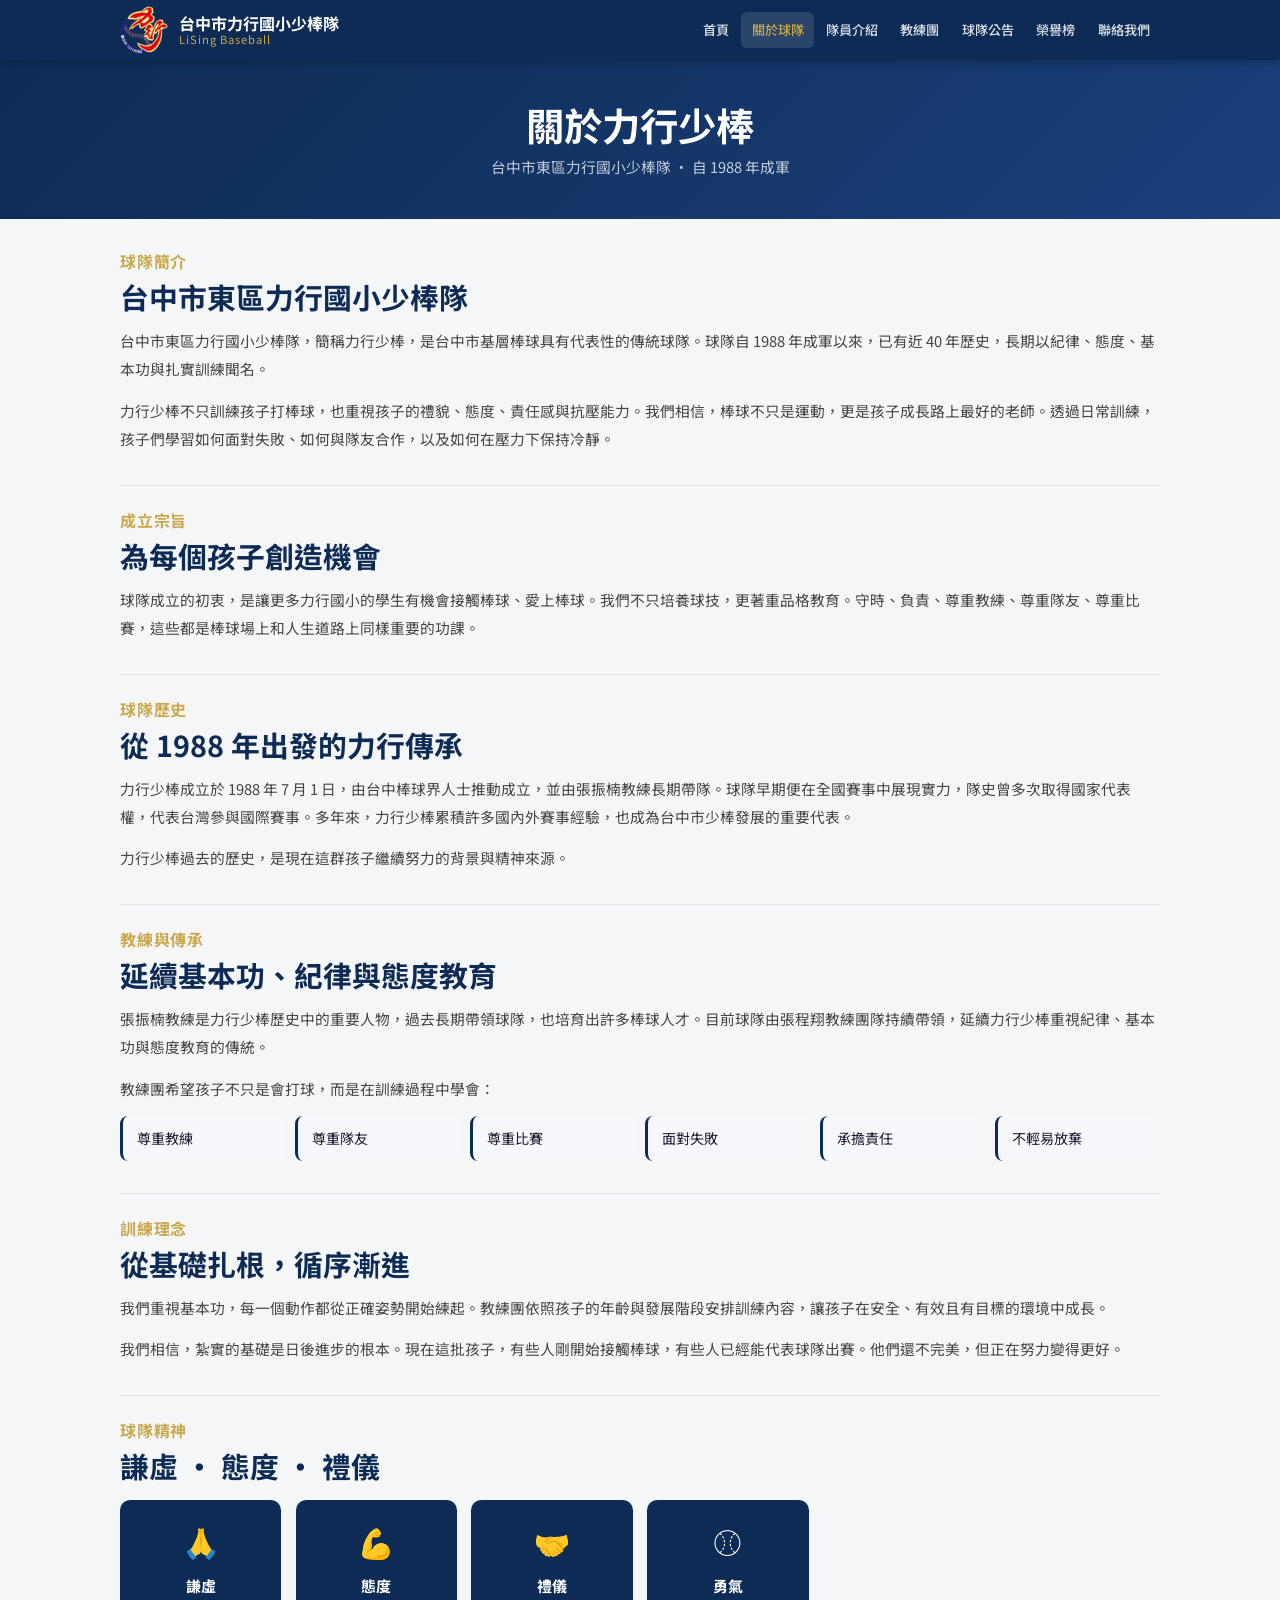
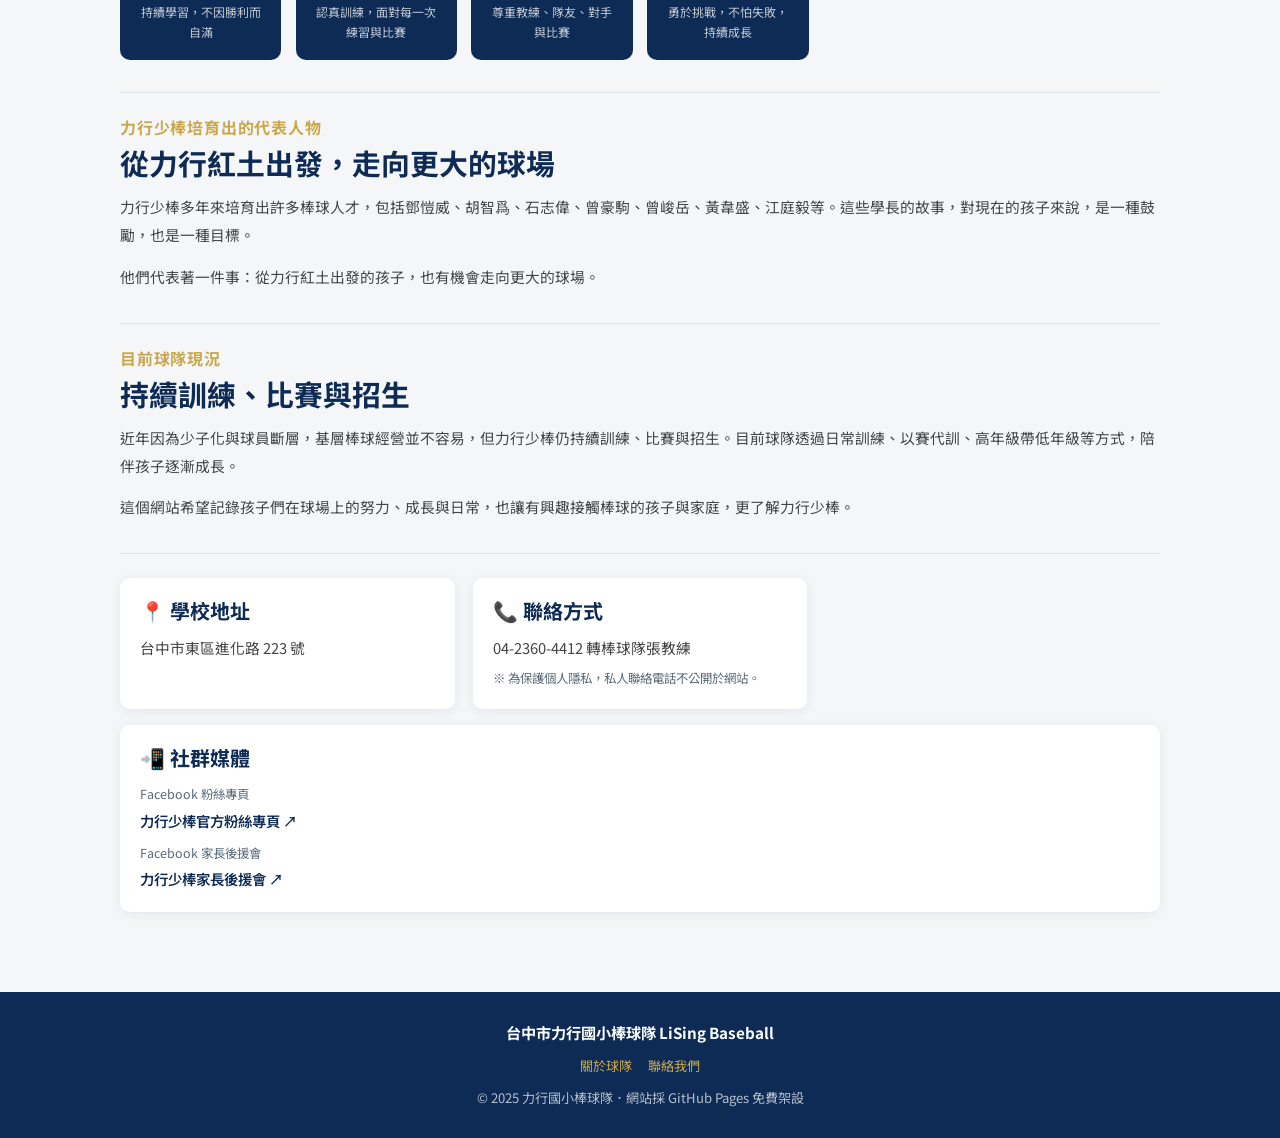
==== about.html @ 1d3d2887 "左上角名稱改為台中市力行國小少棒隊" ====
<!DOCTYPE html>
<html lang="zh-TW">
<head>
<meta charset="UTF-8">
<meta name="viewport" content="width=device-width, initial-scale=1.0">
<title>關於力行少棒 - 台中市東區力行國小少棒隊</title>
<link rel="stylesheet" href="css/style.css">
</head>
<body>
<header>
  <div class="header-inner">
    <a href="index.html" class="logo-wrap">
      <img src="assets/logo.png" alt="Logo">
      <div class="logo-text">台中市力行國小少棒隊<span>LiSing Baseball</span></div>
    </a>
    <nav>
      <a href="index.html">首頁</a><a href="about.html">關於球隊</a><a href="players.html">隊員介紹</a>
      <a href="coaches.html">教練團</a><a href="news.html">球隊公告</a>
      <a href="honors.html">榮譽榜</a><a href="contact.html">聯絡我們</a>
    </nav>
    <button class="hamburger" id="hamburger"><span></span><span></span><span></span></button>
  </div>
  <nav class="mobile-nav" id="mobile-nav">
    <a href="index.html">首頁</a><a href="about.html">關於球隊</a><a href="players.html">隊員介紹</a>
    <a href="coaches.html">教練團</a><a href="news.html">球隊公告</a>
    <a href="honors.html">榮譽榜</a><a href="contact.html">聯絡我們</a>
  </nav>
</header>

<div class="page-hero">
  <h1>關於力行少棒</h1>
  <p>台中市東區力行國小少棒隊 · 自 1988 年成軍</p>
</div>

<main>

  <!-- 球隊簡介 -->
  <div class="about-section">
    <h3>球隊簡介</h3>
    <h2>台中市東區力行國小少棒隊</h2>
    <p>台中市東區力行國小少棒隊，簡稱力行少棒，是台中市基層棒球具有代表性的傳統球隊。球隊自 1988 年成軍以來，已有近 40 年歷史，長期以紀律、態度、基本功與扎實訓練聞名。</p>
    <p style="margin-top:0.85rem;">力行少棒不只訓練孩子打棒球，也重視孩子的禮貌、態度、責任感與抗壓能力。我們相信，棒球不只是運動，更是孩子成長路上最好的老師。透過日常訓練，孩子們學習如何面對失敗、如何與隊友合作，以及如何在壓力下保持冷靜。</p>
  </div>

  <hr class="divider">

  <!-- 成立宗旨 -->
  <div class="about-section">
    <h3>成立宗旨</h3>
    <h2>為每個孩子創造機會</h2>
    <p>球隊成立的初衷，是讓更多力行國小的學生有機會接觸棒球、愛上棒球。我們不只培養球技，更著重品格教育。守時、負責、尊重教練、尊重隊友、尊重比賽，這些都是棒球場上和人生道路上同樣重要的功課。</p>
  </div>

  <hr class="divider">

  <!-- 球隊歷史 -->
  <div class="about-section">
    <h3>球隊歷史</h3>
    <h2>從 1988 年出發的力行傳承</h2>
    <p>力行少棒成立於 1988 年 7 月 1 日，由台中棒球界人士推動成立，並由張振楠教練長期帶隊。球隊早期便在全國賽事中展現實力，隊史曾多次取得國家代表權，代表台灣參與國際賽事。多年來，力行少棒累積許多國內外賽事經驗，也成為台中市少棒發展的重要代表。</p>
    <p style="margin-top:0.85rem;">力行少棒過去的歷史，是現在這群孩子繼續努力的背景與精神來源。</p>
  </div>

  <hr class="divider">

  <!-- 教練與傳承 -->
  <div class="about-section">
    <h3>教練與傳承</h3>
    <h2>延續基本功、紀律與態度教育</h2>
    <p>張振楠教練是力行少棒歷史中的重要人物，過去長期帶領球隊，也培育出許多棒球人才。目前球隊由張程翔教練團隊持續帶領，延續力行少棒重視紀律、基本功與態度教育的傳統。</p>
    <p style="margin-top:0.85rem;">教練團希望孩子不只是會打球，而是在訓練過程中學會：</p>
    <div style="display:grid;grid-template-columns:repeat(auto-fill,minmax(140px,1fr));gap:0.65rem;margin-top:0.85rem;">
      <div style="background:#f5f7fb;border-radius:8px;padding:0.65rem 0.85rem;font-size:0.88rem;border-left:3px solid var(--navy);">尊重教練</div>
      <div style="background:#f5f7fb;border-radius:8px;padding:0.65rem 0.85rem;font-size:0.88rem;border-left:3px solid var(--navy);">尊重隊友</div>
      <div style="background:#f5f7fb;border-radius:8px;padding:0.65rem 0.85rem;font-size:0.88rem;border-left:3px solid var(--navy);">尊重比賽</div>
      <div style="background:#f5f7fb;border-radius:8px;padding:0.65rem 0.85rem;font-size:0.88rem;border-left:3px solid var(--navy);">面對失敗</div>
      <div style="background:#f5f7fb;border-radius:8px;padding:0.65rem 0.85rem;font-size:0.88rem;border-left:3px solid var(--navy);">承擔責任</div>
      <div style="background:#f5f7fb;border-radius:8px;padding:0.65rem 0.85rem;font-size:0.88rem;border-left:3px solid var(--navy);">不輕易放棄</div>
    </div>
  </div>

  <hr class="divider">

  <!-- 訓練理念 -->
  <div class="about-section">
    <h3>訓練理念</h3>
    <h2>從基礎扎根，循序漸進</h2>
    <p>我們重視基本功，每一個動作都從正確姿勢開始練起。教練團依照孩子的年齡與發展階段安排訓練內容，讓孩子在安全、有效且有目標的環境中成長。</p>
    <p style="margin-top:0.85rem;">我們相信，紮實的基礎是日後進步的根本。現在這批孩子，有些人剛開始接觸棒球，有些人已經能代表球隊出賽。他們還不完美，但正在努力變得更好。</p>
  </div>

  <hr class="divider">

  <!-- 球隊精神 -->
  <div class="about-section">
    <h3>球隊精神</h3>
    <h2>謙虛 · 態度 · 禮儀</h2>
    <div class="spirit-grid">
      <div class="spirit-item">
        <div class="spirit-icon">🙏</div>
        <div class="spirit-label">謙虛</div>
        <div class="spirit-desc">持續學習，不因勝利而自滿</div>
      </div>
      <div class="spirit-item">
        <div class="spirit-icon">💪</div>
        <div class="spirit-label">態度</div>
        <div class="spirit-desc">認真訓練，面對每一次練習與比賽</div>
      </div>
      <div class="spirit-item">
        <div class="spirit-icon">🤝</div>
        <div class="spirit-label">禮儀</div>
        <div class="spirit-desc">尊重教練、隊友、對手與比賽</div>
      </div>
      <div class="spirit-item">
        <div class="spirit-icon">⚾</div>
        <div class="spirit-label">勇氣</div>
        <div class="spirit-desc">勇於挑戰，不怕失敗，持續成長</div>
      </div>
    </div>
  </div>

  <hr class="divider">

  <!-- 代表人物 -->
  <div class="about-section">
    <h3>力行少棒培育出的代表人物</h3>
    <h2>從力行紅土出發，走向更大的球場</h2>
    <p>力行少棒多年來培育出許多棒球人才，包括鄧愷威、胡智爲、石志偉、曾豪駒、曾峻岳、黃韋盛、江庭毅等。這些學長的故事，對現在的孩子來說，是一種鼓勵，也是一種目標。</p>
    <p style="margin-top:0.85rem;">他們代表著一件事：從力行紅土出發的孩子，也有機會走向更大的球場。</p>
  </div>

  <hr class="divider">

  <!-- 目前現況 -->
  <div class="about-section">
    <h3>目前球隊現況</h3>
    <h2>持續訓練、比賽與招生</h2>
    <p>近年因為少子化與球員斷層，基層棒球經營並不容易，但力行少棒仍持續訓練、比賽與招生。目前球隊透過日常訓練、以賽代訓、高年級帶低年級等方式，陪伴孩子逐漸成長。</p>
    <p style="margin-top:0.85rem;">這個網站希望記錄孩子們在球場上的努力、成長與日常，也讓有興趣接觸棒球的孩子與家庭，更了解力行少棒。</p>
  </div>

  <hr class="divider">

  <!-- 地址與聯絡 -->
  <div class="grid-2">
    <div class="card">
      <h3 style="color:var(--navy);margin-bottom:0.75rem;">📍 學校地址</h3>
      <p style="font-size:0.92rem;color:#444;">台中市東區進化路 223 號</p>
    </div>
    <div class="card">
      <h3 style="color:var(--navy);margin-bottom:0.75rem;">📞 聯絡方式</h3>
      <p style="font-size:0.92rem;color:#444;">04-2360-4412 轉棒球隊張教練</p>
      <p style="font-size:0.78rem;color:var(--text-muted);margin-top:0.5rem;">※ 為保護個人隱私，私人聯絡電話不公開於網站。</p>
    </div>
  </div>

  <!-- 社群媒體 -->
  <div class="card mt-2">
    <h3 style="color:var(--navy);margin-bottom:0.85rem;">📲 社群媒體</h3>
    <div style="display:flex;flex-direction:column;gap:0.6rem;">
      <div>
        <div style="font-size:0.78rem;color:var(--text-muted);margin-bottom:0.15rem;">Facebook 粉絲專頁</div>
        <a href="https://www.facebook.com/profile.php?id=100057147982674" target="_blank" rel="noopener" style="color:var(--navy);font-size:0.9rem;font-weight:600;">力行少棒官方粉絲專頁 ↗</a>
      </div>
      <div>
        <div style="font-size:0.78rem;color:var(--text-muted);margin-bottom:0.15rem;">Facebook 家長後援會</div>
        <a href="https://www.facebook.com/profile.php?id=61560691028155" target="_blank" rel="noopener" style="color:var(--navy);font-size:0.9rem;font-weight:600;">力行少棒家長後援會 ↗</a>
      </div>
    </div>
  </div>

</main>

<footer>
  <div class="footer-name">台中市力行國小棒球隊 LiSing Baseball</div>
  <div class="footer-links"><a href="about.html">關於球隊</a><a href="contact.html">聯絡我們</a></div>
  <div>© 2025 力行國小棒球隊．網站採 GitHub Pages 免費架設</div>
</footer>
<script src="js/config.js"></script>
<script src="js/main.js"></script>
</body>
</html>
---- css/style.css ----
/* =============================================
   台中市力行國小棒球隊 - LiSing Baseball
   Style: Clean, Official, Mobile-First
   ============================================= */

@import url('https://fonts.googleapis.com/css2?family=Noto+Sans+TC:wght@400;500;700;900&family=Oswald:wght@400;600;700&display=swap');

:root {
  --navy: #0d2b54;
  --navy-light: #1a3f7a;
  --gold: #c9a84c;
  --gold-light: #e8c97a;
  --red: #c0392b;
  --white: #ffffff;
  --bg: #f5f6f8;
  --bg-card: #ffffff;
  --text: #1a1a2e;
  --text-muted: #5a6a7a;
  --border: #dde3ec;
  --shadow: 0 2px 12px rgba(13,43,84,0.08);
  --shadow-hover: 0 6px 24px rgba(13,43,84,0.15);
  --radius: 10px;
  --radius-sm: 6px;
  --transition: 0.22s ease;
}

*, *::before, *::after { box-sizing: border-box; margin: 0; padding: 0; }

html { scroll-behavior: smooth; }

body {
  font-family: 'Noto Sans TC', sans-serif;
  background: var(--bg);
  color: var(--text);
  line-height: 1.7;
  font-size: 15px;
}

/* ---- TYPOGRAPHY ---- */
h1, h2, h3 { line-height: 1.25; font-weight: 700; }
h1 { font-size: clamp(1.6rem, 4vw, 2.4rem); }
h2 { font-size: clamp(1.3rem, 3vw, 1.8rem); }
h3 { font-size: clamp(1.05rem, 2vw, 1.25rem); }
a { color: var(--navy); text-decoration: none; transition: color var(--transition); }
a:hover { color: var(--gold); }

/* ---- HEADER / NAV ---- */
header {
  background: var(--navy);
  position: sticky; top: 0; z-index: 100;
  box-shadow: 0 2px 8px rgba(0,0,0,0.25);
}

.header-inner {
  max-width: 1080px; margin: 0 auto;
  display: flex; align-items: center; justify-content: space-between;
  padding: 0 1.25rem; height: 60px;
}

.logo-wrap { display: flex; align-items: center; gap: 0.7rem; }
.logo-wrap img { width: 48px; height: 48px; border-radius: 50%; object-fit: cover; }
.logo-text { color: var(--white); font-weight: 700; font-size: 1rem; line-height: 1.2; }
.logo-text span { display: block; color: var(--gold); font-size: 0.7rem; font-weight: 400; letter-spacing: 0.08em; }

nav { display: flex; align-items: center; gap: 0.1rem; }
nav a {
  color: rgba(255,255,255,0.85);
  padding: 0.4rem 0.65rem;
  border-radius: var(--radius-sm);
  font-size: 0.82rem; font-weight: 500;
  transition: all var(--transition);
  white-space: nowrap;
}
nav a:hover, nav a.active {
  color: var(--white);
  background: rgba(255,255,255,0.12);
}
nav a.active { color: var(--gold); }

.hamburger {
  display: none; flex-direction: column; gap: 5px;
  background: none; border: none; cursor: pointer; padding: 4px;
}
.hamburger span { display: block; width: 24px; height: 2px; background: white; border-radius: 2px; transition: var(--transition); }

.mobile-nav {
  display: none; flex-direction: column;
  background: var(--navy-light);
  padding: 0.5rem 1rem 1rem;
}
.mobile-nav.open { display: flex; }
.mobile-nav a {
  color: rgba(255,255,255,0.9);
  padding: 0.65rem 0.5rem;
  border-bottom: 1px solid rgba(255,255,255,0.07);
  font-size: 0.92rem;
}
.mobile-nav a:last-child { border-bottom: none; }
.mobile-nav a:hover { color: var(--gold); }

/* ---- PAGE HERO ---- */
.page-hero {
  background: linear-gradient(135deg, var(--navy) 0%, var(--navy-light) 100%);
  color: white; padding: 2.5rem 1.25rem;
  text-align: center;
}
.page-hero h1 { margin-bottom: 0.4rem; }
.page-hero p { color: rgba(255,255,255,0.75); font-size: 0.92rem; }

/* ---- HERO (index) ---- */
.hero {
  background: linear-gradient(rgba(10,35,75,0.75), rgba(10,35,75,0.75)), url('../assets/home-bg.jpg') center/cover no-repeat;
  color: white;
  padding: 3.5rem 1.25rem 3rem;
  text-align: center;
  position: relative; overflow: hidden;
}
.hero::before {
  content: '⚾';
  position: absolute; font-size: 18rem; opacity: 0.03;
  right: -2rem; bottom: -3rem; line-height: 1;
  pointer-events: none;
}
.hero h1 { font-size: clamp(1.6rem, 5vw, 2.8rem); margin-bottom: 0.75rem; letter-spacing: -0.01em; }
.hero .tagline { font-size: clamp(0.95rem, 2.5vw, 1.15rem); color: var(--gold-light); margin-bottom: 1rem; font-weight: 500; }
.hero .sub { color: rgba(255,255,255,0.7); font-size: 0.9rem; max-width: 560px; margin: 0 auto 2rem; line-height: 1.8; }

.hero-btns { display: flex; flex-wrap: wrap; gap: 0.75rem; justify-content: center; }

/* ---- BUTTONS ---- */
.btn {
  display: inline-block;
  padding: 0.6rem 1.4rem;
  border-radius: var(--radius-sm);
  font-size: 0.88rem; font-weight: 600;
  transition: all var(--transition);
  cursor: pointer; border: 2px solid transparent;
}
.btn-primary { background: var(--gold); color: var(--navy); border-color: var(--gold); }
.btn-primary:hover { background: var(--gold-light); color: var(--navy); border-color: var(--gold-light); transform: translateY(-1px); }
.btn-outline { background: transparent; color: white; border-color: rgba(255,255,255,0.5); }
.btn-outline:hover { background: rgba(255,255,255,0.1); border-color: white; }
.btn-navy { background: var(--navy); color: white; border-color: var(--navy); }
.btn-navy:hover { background: var(--navy-light); border-color: var(--navy-light); transform: translateY(-1px); }

/* ---- MAIN LAYOUT ---- */
main { max-width: 1080px; margin: 0 auto; padding: 2rem 1.25rem 3rem; }

/* ---- SECTION TITLE ---- */
.section-title {
  display: flex; align-items: center; gap: 0.75rem;
  margin-bottom: 1.25rem;
}
.section-title h2 { color: var(--navy); }
.section-title-bar { flex: 1; height: 2px; background: var(--border); }
.section-title-dot { width: 8px; height: 8px; border-radius: 50%; background: var(--gold); flex-shrink: 0; }

/* ---- CARDS ---- */
.card {
  background: var(--bg-card);
  border-radius: var(--radius);
  box-shadow: var(--shadow);
  padding: 1.25rem;
  transition: box-shadow var(--transition), transform var(--transition);
}
.card:hover { box-shadow: var(--shadow-hover); transform: translateY(-2px); }

/* ---- GRID ---- */
.grid-2 { display: grid; grid-template-columns: repeat(auto-fill, minmax(280px, 1fr)); gap: 1.1rem; }
.grid-3 { display: grid; grid-template-columns: repeat(auto-fill, minmax(220px, 1fr)); gap: 1.1rem; }
.grid-4 { display: grid; grid-template-columns: repeat(auto-fill, minmax(180px, 1fr)); gap: 1rem; }

/* ---- BADGE ---- */
.badge {
  display: inline-block; padding: 0.2rem 0.6rem;
  border-radius: 20px; font-size: 0.72rem; font-weight: 600; letter-spacing: 0.04em;
}
.badge-navy { background: var(--navy); color: white; }
.badge-gold { background: var(--gold); color: var(--navy); }
.badge-red { background: var(--red); color: white; }
.badge-gray { background: #eef0f4; color: var(--text-muted); }
.badge-pinned { background: var(--red); color: white; }

/* ---- TABLE ---- */
.table-wrap { overflow-x: auto; border-radius: var(--radius); box-shadow: var(--shadow); }
table { width: 100%; border-collapse: collapse; background: white; font-size: 0.88rem; }
th { background: var(--navy); color: white; padding: 0.7rem 1rem; text-align: left; font-weight: 600; font-size: 0.82rem; }
td { padding: 0.65rem 1rem; border-bottom: 1px solid var(--border); vertical-align: top; }
tr:last-child td { border-bottom: none; }
tr:hover td { background: #f8faff; }

/* ---- HOME SECTIONS ---- */
.home-grid { display: grid; grid-template-columns: 1fr; gap: 1.5rem; }
@media (min-width: 700px) { .home-grid { grid-template-columns: 1fr 1fr; } }

.news-item { padding: 0.8rem 0; border-bottom: 1px solid var(--border); }
.news-item:last-child { border-bottom: none; padding-bottom: 0; }
.news-item-date { font-size: 0.78rem; color: var(--text-muted); }
.news-item-title { font-weight: 600; color: var(--navy); margin: 0.15rem 0 0; font-size: 0.9rem; }
.news-item-title:hover { color: var(--gold); }

.calendar-item { display: flex; gap: 0.85rem; padding: 0.75rem 0; border-bottom: 1px solid var(--border); align-items: flex-start; }
.calendar-item:last-child { border-bottom: none; padding-bottom: 0; }
.cal-date-box { background: var(--navy); color: white; border-radius: var(--radius-sm); text-align: center; min-width: 48px; padding: 0.35rem 0.5rem; flex-shrink: 0; }
.cal-date-box .cal-month { font-size: 0.62rem; opacity: 0.8; }
.cal-date-box .cal-day { font-size: 1.3rem; font-weight: 700; line-height: 1; font-family: 'Oswald', sans-serif; }
.cal-info .cal-title { font-weight: 600; color: var(--navy); font-size: 0.9rem; }
.cal-info .cal-loc { font-size: 0.78rem; color: var(--text-muted); margin-top: 0.1rem; }

/* ---- PLAYER CARD ---- */
.player-card { text-align: center; }
.player-avatar {
  width: 90px; height: 90px; border-radius: 50%;
  margin: 0 auto 0.75rem;
  object-fit: cover;
  border: 3px solid var(--border);
  background: #eef2f8;
  display: flex; align-items: center; justify-content: center;
  font-size: 1.6rem; font-weight: 700; color: var(--navy);
  overflow: hidden;
}
.player-avatar img { width: 100%; height: 100%; object-fit: cover; border-radius: 50%; }
.player-number { display: inline-block; background: var(--navy); color: var(--gold); font-family: 'Oswald', sans-serif; font-size: 1.1rem; font-weight: 700; padding: 0.1rem 0.6rem; border-radius: 4px; margin-bottom: 0.4rem; }
.player-name { font-weight: 700; font-size: 1rem; color: var(--navy); }
.player-grade { font-size: 0.78rem; color: var(--text-muted); margin-top: 0.1rem; }

/* ---- COACH CARD ---- */
.coach-card { display: flex; flex-direction: column; gap: 1rem; align-items: flex-start; }
.coach-avatar {
  width: 100%; height: auto; border-radius: var(--radius-sm);
  object-fit: contain; flex-shrink: 0;
  background: #eef2f8; border: 2px solid var(--border);
  display: flex; align-items: center; justify-content: center;
  font-size: 1.4rem; color: var(--navy); font-weight: 700;
  overflow: hidden;
}
.coach-avatar img { width: 100%; height: auto; display: block; object-fit: unset; }
.coach-info .coach-name { font-weight: 700; color: var(--navy); font-size: 1rem; }
.coach-info .coach-title { color: var(--gold); font-weight: 600; font-size: 0.82rem; }
.coach-info .coach-license { font-size: 0.78rem; color: var(--text-muted); margin: 0.25rem 0; }
.coach-info .coach-intro { font-size: 0.85rem; color: #4b5563; line-height: 1.9; letter-spacing: 0.02em; white-space: pre-line; }

/* ---- HONOR ---- */
.honor-year-group { margin-bottom: 1.5rem; }
.honor-year-label { font-family: 'Oswald', sans-serif; font-size: 1.4rem; font-weight: 700; color: var(--navy); border-left: 4px solid var(--gold); padding-left: 0.75rem; margin-bottom: 0.75rem; }
.honor-item { padding: 0.6rem 0.75rem; border-bottom: 1px solid var(--border); }
.honor-item:last-child { border-bottom: none; }
.honor-event { font-weight: 600; color: var(--text); }
.honor-result { font-weight: 700; color: var(--red); font-size: 0.95rem; }
.honor-note { font-size: 0.78rem; color: var(--text-muted); }

/* ---- SPONSOR ---- */
.sponsor-card { text-align: center; }
.sponsor-logo { width: 80px; height: 80px; object-fit: contain; margin: 0 auto 0.75rem; display: block; }
.sponsor-logo-text { width: 80px; height: 80px; border-radius: var(--radius-sm); background: var(--navy); color: white; display: flex; align-items: center; justify-content: center; font-weight: 700; font-size: 1.5rem; margin: 0 auto 0.75rem; }
.sponsor-name { font-weight: 700; color: var(--navy); }
.sponsor-item { font-size: 0.82rem; color: var(--text-muted); }

/* ---- NEWS PAGE ---- */
.news-card { }
.news-card-header { display: flex; align-items: flex-start; gap: 0.75rem; margin-bottom: 0.6rem; flex-wrap: wrap; }
.news-card-date { font-size: 0.78rem; color: var(--text-muted); }
.news-card-title { font-weight: 700; font-size: 1rem; color: var(--navy); margin-bottom: 0.4rem; }
.news-card-content { font-size: 0.88rem; color: #444; line-height: 1.75; white-space: pre-wrap; }

/* ---- CONTACT ---- */
.contact-block { background: white; border-radius: var(--radius); box-shadow: var(--shadow); padding: 1.5rem; margin-bottom: 1.1rem; }
.contact-block h3 { color: var(--navy); margin-bottom: 0.75rem; display: flex; align-items: center; gap: 0.5rem; }
.contact-icon { width: 24px; height: 24px; background: var(--navy); border-radius: 50%; display: inline-flex; align-items: center; justify-content: center; color: white; font-size: 0.7rem; flex-shrink: 0; }
.contact-row { padding: 0.5rem 0; border-bottom: 1px solid var(--border); font-size: 0.9rem; }
.contact-row:last-child { border-bottom: none; }
.contact-label { font-weight: 600; color: var(--text-muted); font-size: 0.78rem; margin-bottom: 0.1rem; }
.contact-val { color: var(--text); }

/* ---- ABOUT ---- */
.about-section { margin-bottom: 2rem; }
.about-section h3 { color: var(--gold); margin-bottom: 0.5rem; font-size: 1rem; text-transform: uppercase; letter-spacing: 0.05em; }
.about-section h2 { color: var(--navy); margin-bottom: 0.75rem; }
.about-section p { color: #444; line-height: 1.9; font-size: 0.92rem; }

.spirit-grid { display: grid; grid-template-columns: repeat(auto-fill, minmax(160px, 1fr)); gap: 0.9rem; margin-top: 1rem; }
.spirit-item { background: var(--navy); color: white; border-radius: var(--radius); padding: 1.1rem; text-align: center; }
.spirit-item .spirit-icon { font-size: 1.8rem; margin-bottom: 0.4rem; }
.spirit-item .spirit-label { font-weight: 700; }
.spirit-item .spirit-desc { font-size: 0.75rem; opacity: 0.75; margin-top: 0.2rem; }

/* ---- FOOTER ---- */
footer {
  background: var(--navy);
  color: rgba(255,255,255,0.7);
  padding: 1.75rem 1.25rem;
  text-align: center;
  font-size: 0.82rem;
  margin-top: 2rem;
}
footer .footer-name { color: white; font-weight: 700; margin-bottom: 0.3rem; font-size: 0.95rem; }
footer a { color: var(--gold); }
footer .footer-links { display: flex; gap: 1rem; justify-content: center; flex-wrap: wrap; margin: 0.6rem 0; }

/* ---- LOADING / EMPTY ---- */
.loading-box, .empty-box {
  text-align: center; padding: 2.5rem 1rem;
  color: var(--text-muted); font-size: 0.92rem;
}
.loading-box .spinner {
  width: 32px; height: 32px;
  border: 3px solid var(--border); border-top-color: var(--navy);
  border-radius: 50%; animation: spin 0.8s linear infinite;
  margin: 0 auto 0.75rem;
}
@keyframes spin { to { transform: rotate(360deg); } }

/* ---- UTILITY ---- */
.mt-1 { margin-top: 0.5rem; }
.mt-2 { margin-top: 1rem; }
.mt-3 { margin-top: 1.5rem; }
.mb-2 { margin-bottom: 1rem; }
.text-muted { color: var(--text-muted); }
.text-center { text-align: center; }
.divider { border: none; border-top: 1px solid var(--border); margin: 1.5rem 0; }

/* ---- RESPONSIVE ---- */
@media (max-width: 700px) {
  nav { display: none; }
  .hamburger { display: flex; }
  .hero { padding: 2.5rem 1rem 2rem; }
  main { padding: 1.5rem 1rem 2.5rem; }
  .coach-card { flex-direction: column; }
  table { font-size: 0.82rem; }
  th, td { padding: 0.55rem 0.65rem; }
}

@media (min-width: 701px) {
  .home-grid { grid-template-columns: 1fr 1fr; }
}
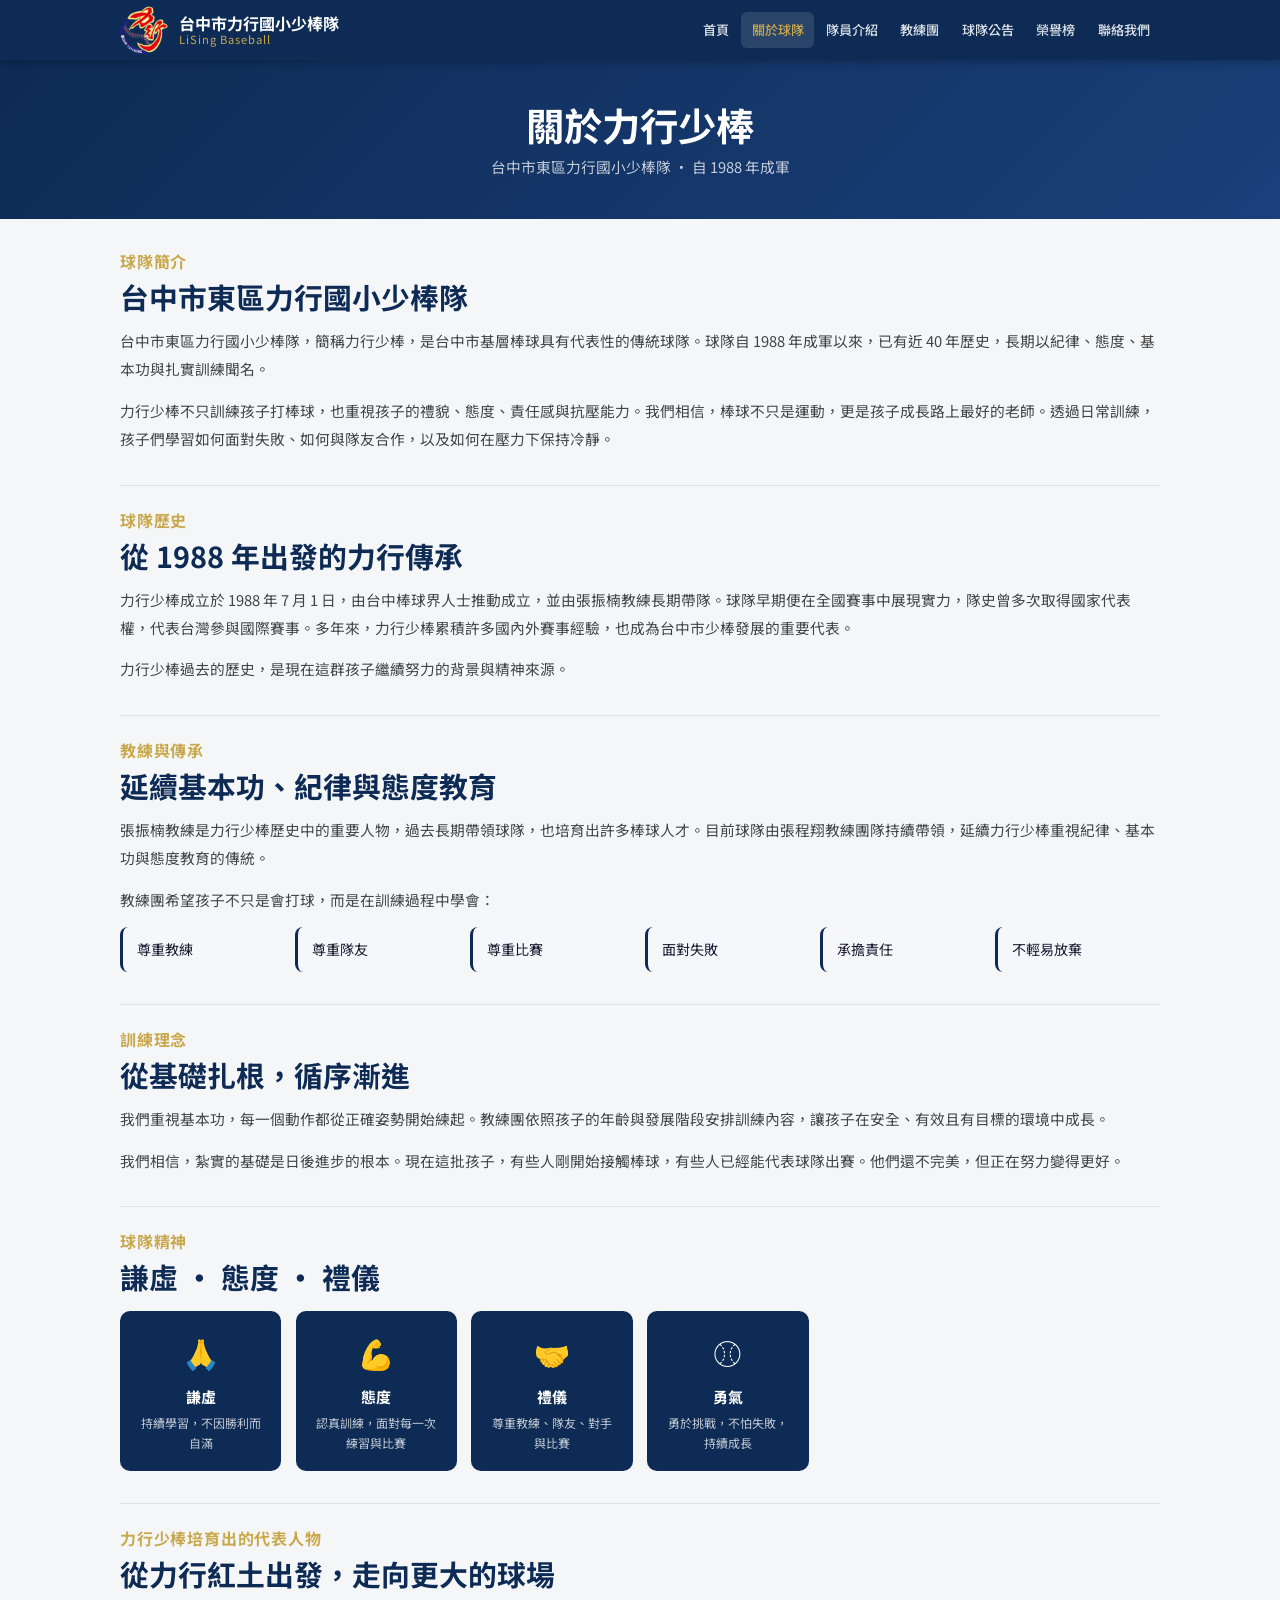
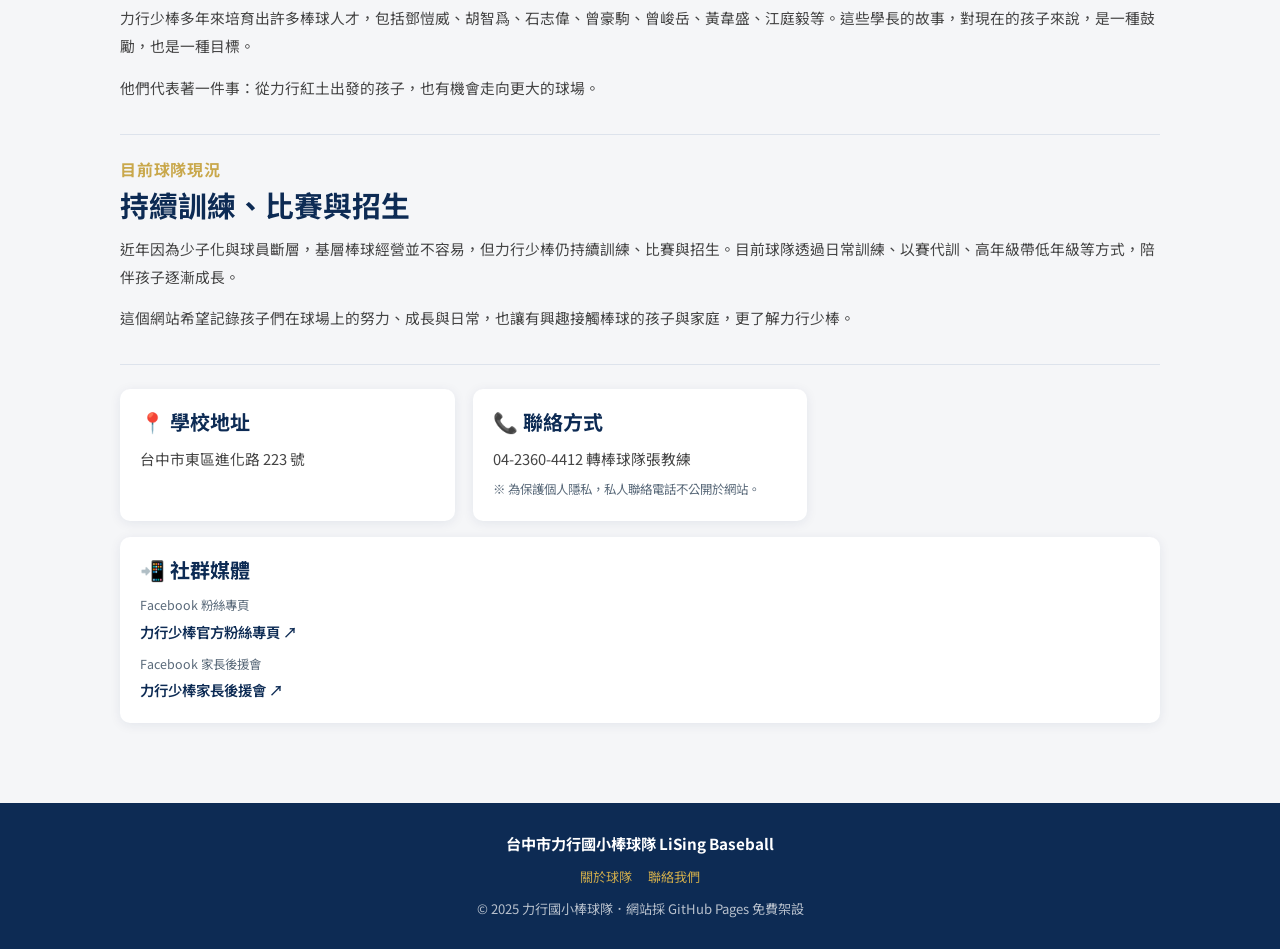
==== commit a758bd42: "移除關於頁面成立宗旨區塊" ====
--- a/about.html
+++ b/about.html
@@ -40,15 +40,6 @@
     <h2>台中市東區力行國小少棒隊</h2>
     <p>台中市東區力行國小少棒隊，簡稱力行少棒，是台中市基層棒球具有代表性的傳統球隊。球隊自 1988 年成軍以來，已有近 40 年歷史，長期以紀律、態度、基本功與扎實訓練聞名。</p>
     <p style="margin-top:0.85rem;">力行少棒不只訓練孩子打棒球，也重視孩子的禮貌、態度、責任感與抗壓能力。我們相信，棒球不只是運動，更是孩子成長路上最好的老師。透過日常訓練，孩子們學習如何面對失敗、如何與隊友合作，以及如何在壓力下保持冷靜。</p>
-  </div>
-
-  <hr class="divider">
-
-  <!-- 成立宗旨 -->
-  <div class="about-section">
-    <h3>成立宗旨</h3>
-    <h2>為每個孩子創造機會</h2>
-    <p>球隊成立的初衷，是讓更多力行國小的學生有機會接觸棒球、愛上棒球。我們不只培養球技，更著重品格教育。守時、負責、尊重教練、尊重隊友、尊重比賽，這些都是棒球場上和人生道路上同樣重要的功課。</p>
   </div>
 
   <hr class="divider">
--- a/css/style.css
+++ b/css/style.css
@@ -333,3 +333,13 @@
 @media (min-width: 701px) {
   .home-grid { grid-template-columns: 1fr 1fr; }
 }
+
+/* ---- VIDEO SECTION ---- */
+.video-section { padding: 64px 20px; background: #f8fafc; }
+.video-wrapper { max-width: 900px; margin: 0 auto; }
+.video-frame { position: relative; width: 100%; padding-bottom: 56.25%; height: 0; overflow: hidden; border-radius: 16px; box-shadow: 0 12px 30px rgba(15,23,42,0.18); background: #000; }
+.video-frame iframe { position: absolute; top: 0; left: 0; width: 100%; height: 100%; border: 0; }
+@media (max-width: 768px) {
+  .video-section { padding: 40px 16px; }
+  .video-frame { border-radius: 12px; }
+}
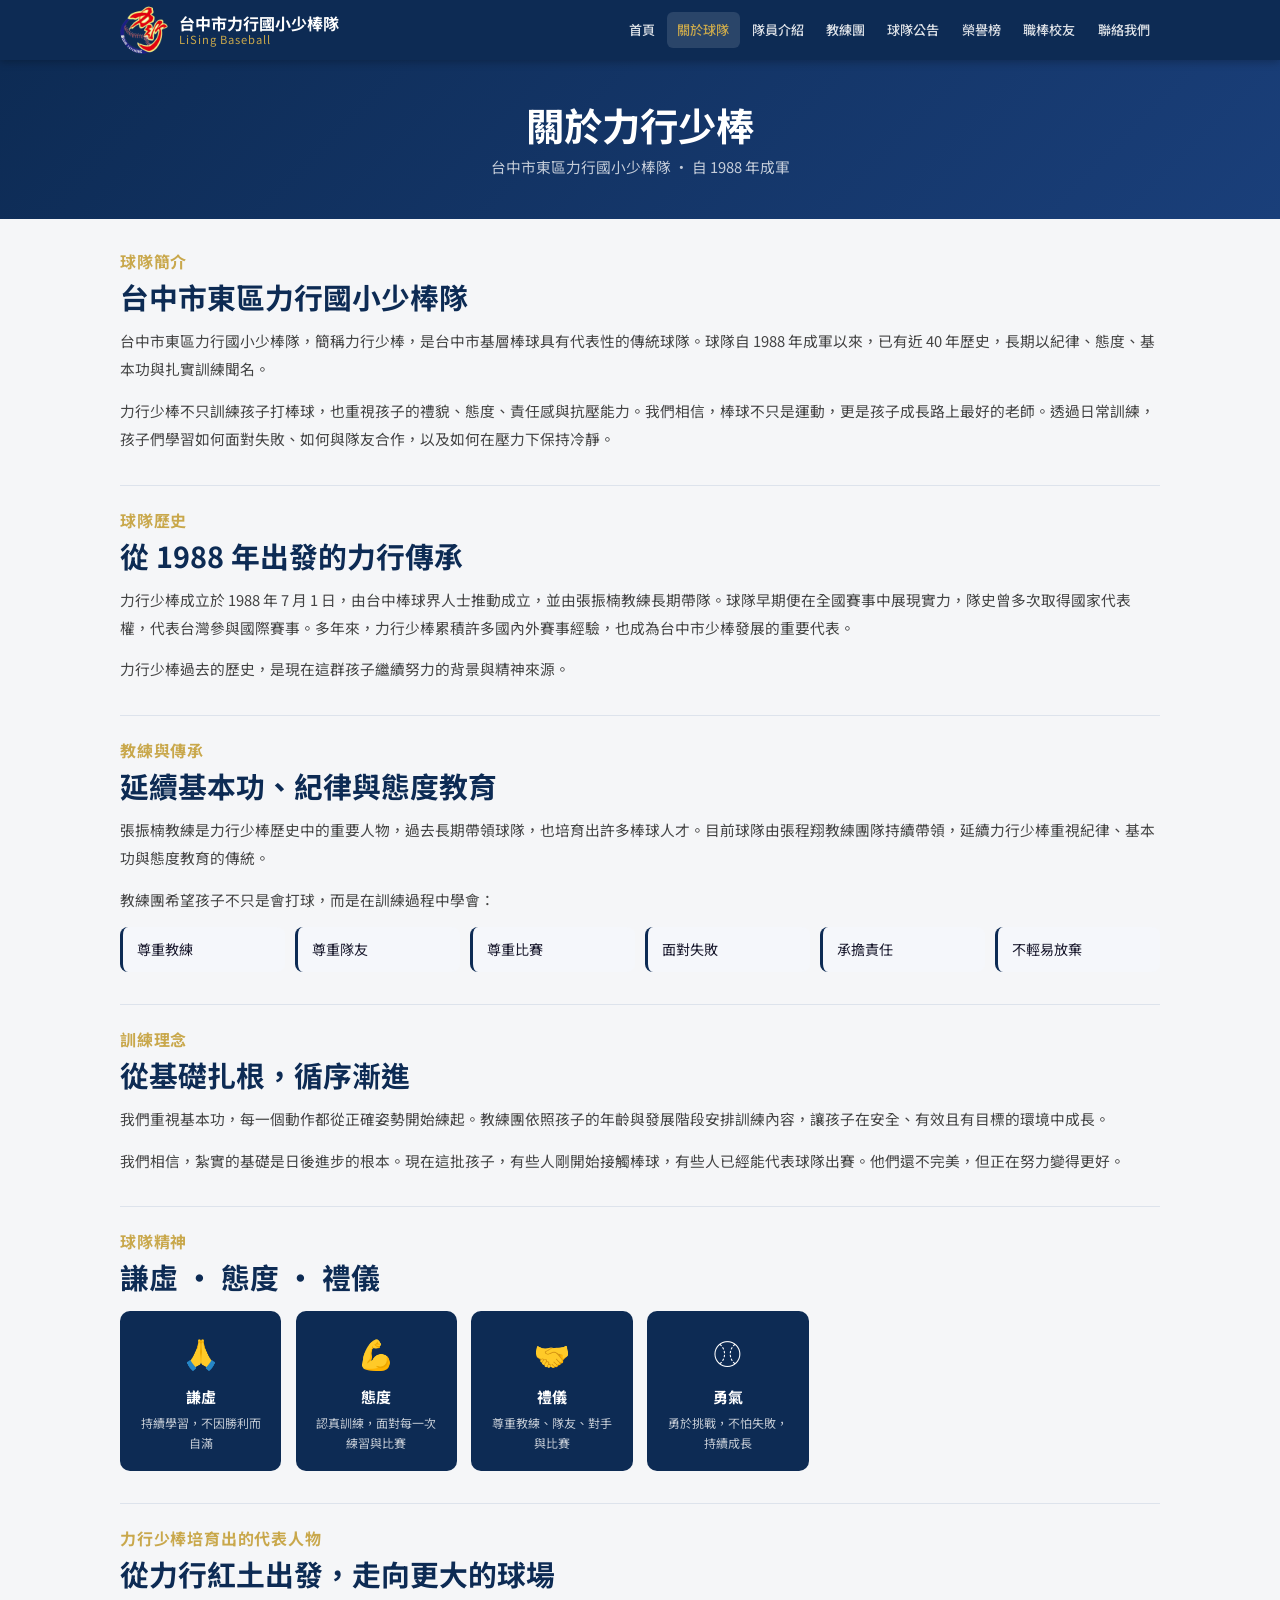
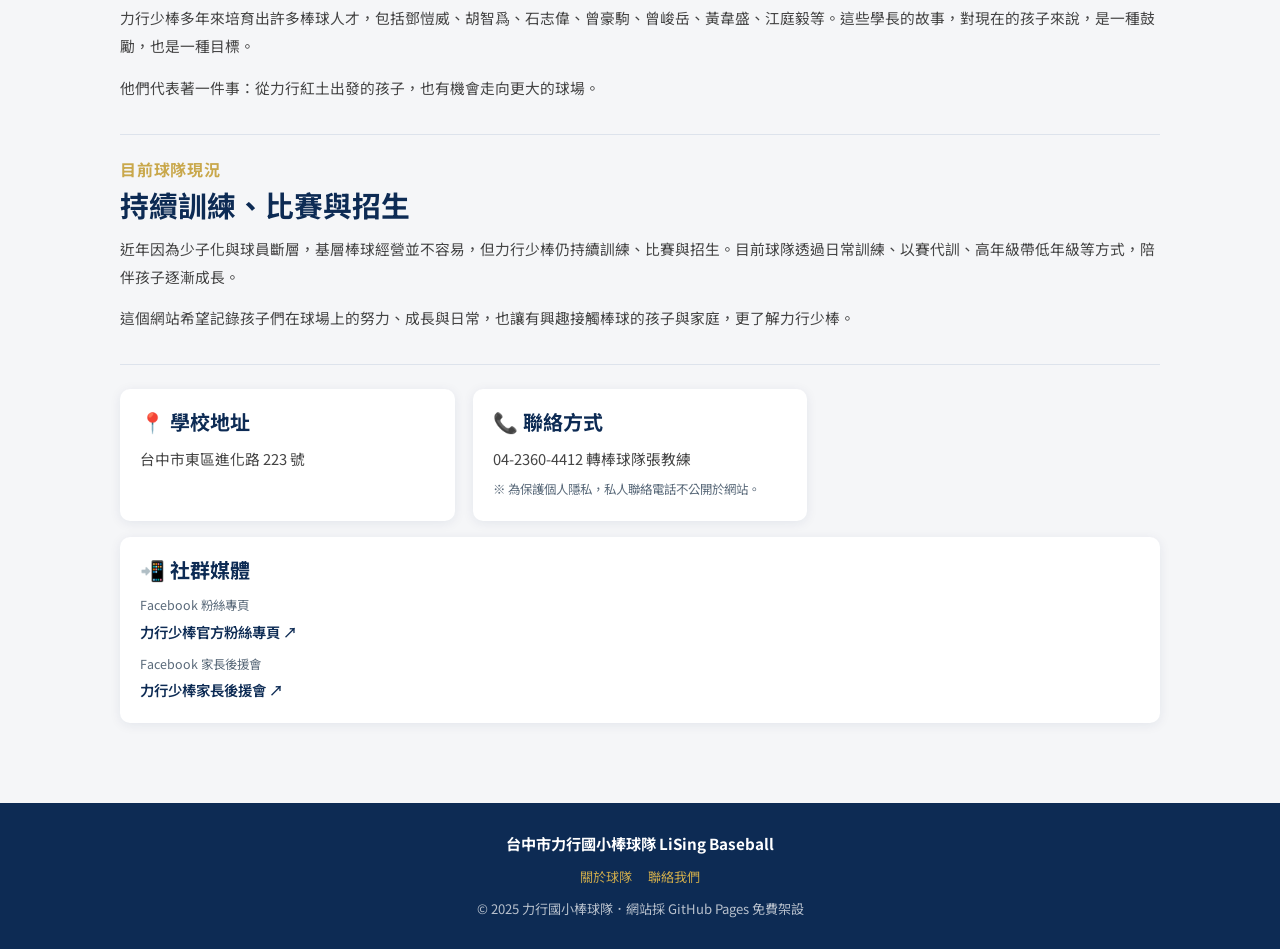
==== commit 8c8579f4: "新增職棒校友頁面 alumni.html" ====
--- a/about.html
+++ b/about.html
@@ -16,14 +16,14 @@
     <nav>
       <a href="index.html">首頁</a><a href="about.html">關於球隊</a><a href="players.html">隊員介紹</a>
       <a href="coaches.html">教練團</a><a href="news.html">球隊公告</a>
-      <a href="honors.html">榮譽榜</a><a href="contact.html">聯絡我們</a>
+      <a href="honors.html">榮譽榜</a><a href="alumni.html">職棒校友</a><a href="contact.html">聯絡我們</a>
     </nav>
     <button class="hamburger" id="hamburger"><span></span><span></span><span></span></button>
   </div>
   <nav class="mobile-nav" id="mobile-nav">
     <a href="index.html">首頁</a><a href="about.html">關於球隊</a><a href="players.html">隊員介紹</a>
     <a href="coaches.html">教練團</a><a href="news.html">球隊公告</a>
-    <a href="honors.html">榮譽榜</a><a href="contact.html">聯絡我們</a>
+    <a href="honors.html">榮譽榜</a><a href="alumni.html">職棒校友</a><a href="contact.html">聯絡我們</a>
   </nav>
 </header>
 
--- a/css/style.css
+++ b/css/style.css
@@ -343,3 +343,32 @@
   .video-section { padding: 40px 16px; }
   .video-frame { border-radius: 12px; }
 }
+
+/* ---- NEWS IMAGES ---- */
+.news-images { margin-top: 16px; display: grid; gap: 16px; }
+.news-images.multi { grid-template-columns: 1fr; }
+.news-image { width: 100%; max-width: 100%; border-radius: 14px; box-shadow: 0 10px 24px rgba(15,23,42,0.16); display: block; height: auto; }
+@media (min-width: 768px) { .news-images.multi { grid-template-columns: repeat(2, minmax(0, 1fr)); } }
+
+/* ---- ALUMNI PAGE ---- */
+.alumni-group { margin-bottom: 1.75rem; }
+.alumni-year-label {
+  font-family: 'Oswald', sans-serif;
+  font-size: 1.15rem; font-weight: 700;
+  color: var(--navy);
+  border-left: 4px solid var(--gold);
+  padding-left: 0.75rem;
+  margin-bottom: 0.65rem;
+}
+.alumni-table { font-size: 0.84rem; }
+.alumni-table th { font-size: 0.78rem; letter-spacing: 0.03em; }
+.alumni-note { color: #8a95a3; font-size: 0.78rem; }
+.alumni-badge {
+  display: inline-block;
+  padding: 0.18rem 0.55rem;
+  border-radius: 20px;
+  font-size: 0.72rem; font-weight: 600;
+  white-space: nowrap;
+}
+.alumni-badge.active  { background: #d1fae5; color: #065f46; }
+.alumni-badge.retired { background: #f1f3f5; color: #6b7280; }
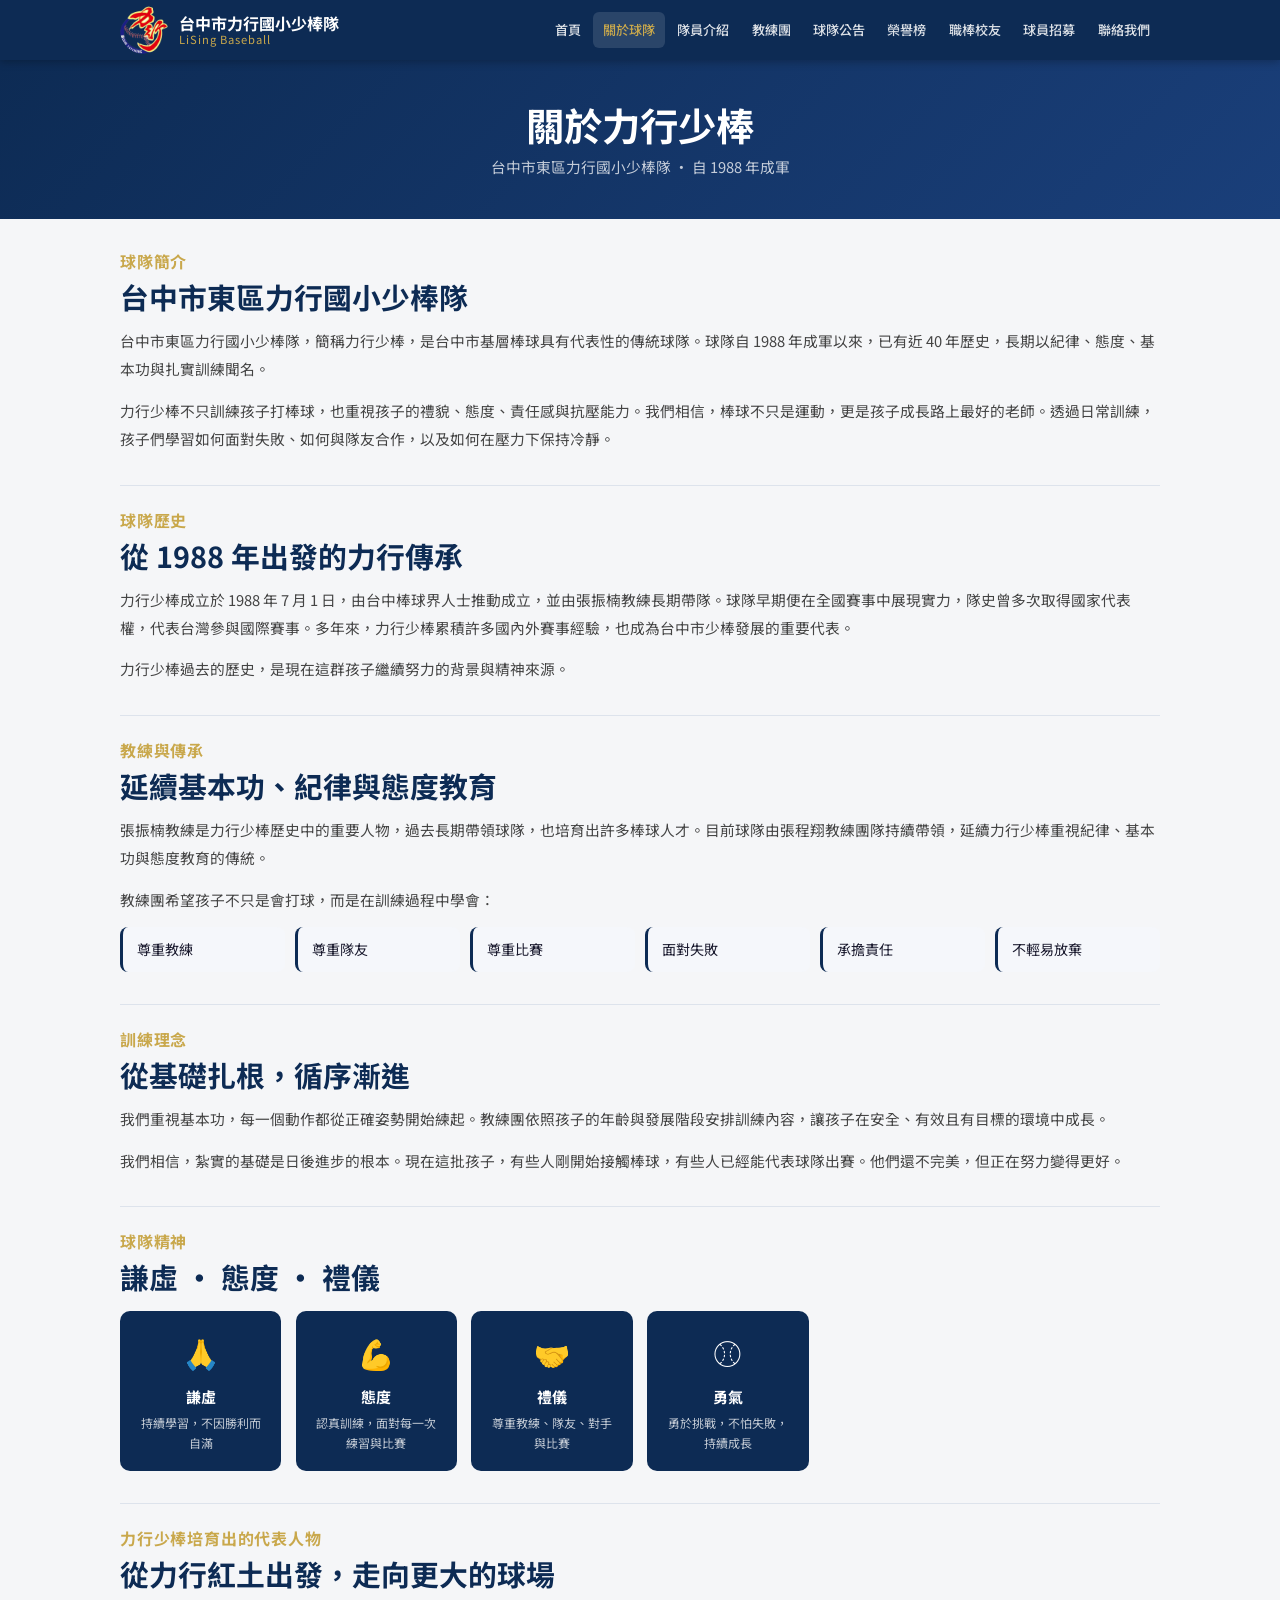
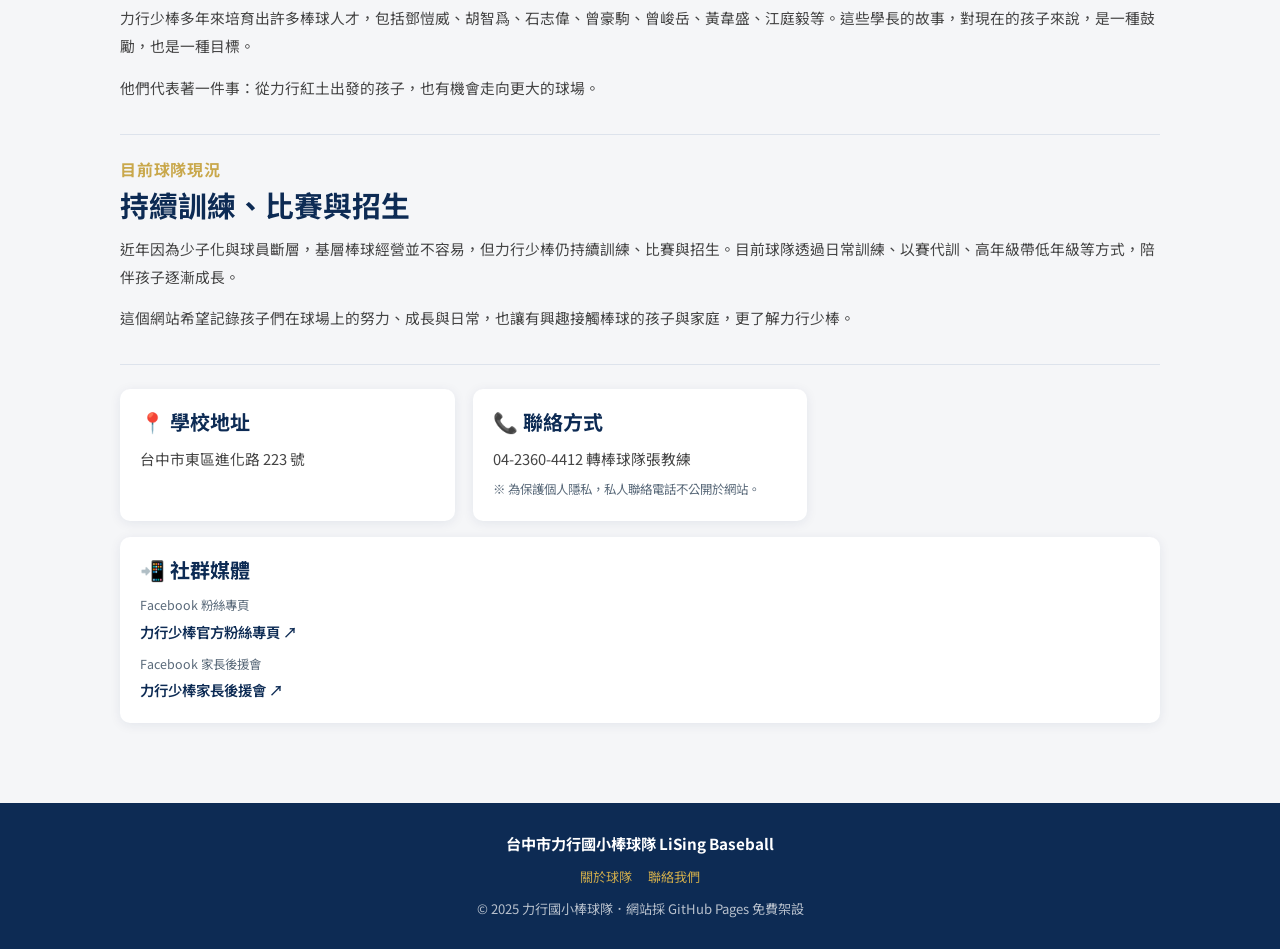
==== commit 343aa04f: "全站導覽列加入球員招募" ====
--- a/about.html
+++ b/about.html
@@ -16,14 +16,14 @@
     <nav>
       <a href="index.html">首頁</a><a href="about.html">關於球隊</a><a href="players.html">隊員介紹</a>
       <a href="coaches.html">教練團</a><a href="news.html">球隊公告</a>
-      <a href="honors.html">榮譽榜</a><a href="alumni.html">職棒校友</a><a href="contact.html">聯絡我們</a>
+      <a href="honors.html">榮譽榜</a><a href="alumni.html">職棒校友</a><a href="recruit.html">球員招募</a><a href="contact.html">聯絡我們</a>
     </nav>
     <button class="hamburger" id="hamburger"><span></span><span></span><span></span></button>
   </div>
   <nav class="mobile-nav" id="mobile-nav">
     <a href="index.html">首頁</a><a href="about.html">關於球隊</a><a href="players.html">隊員介紹</a>
     <a href="coaches.html">教練團</a><a href="news.html">球隊公告</a>
-    <a href="honors.html">榮譽榜</a><a href="alumni.html">職棒校友</a><a href="contact.html">聯絡我們</a>
+    <a href="honors.html">榮譽榜</a><a href="alumni.html">職棒校友</a><a href="recruit.html">球員招募</a><a href="contact.html">聯絡我們</a>
   </nav>
 </header>
 
--- a/css/style.css
+++ b/css/style.css
@@ -351,24 +351,42 @@
 @media (min-width: 768px) { .news-images.multi { grid-template-columns: repeat(2, minmax(0, 1fr)); } }
 
 /* ---- ALUMNI PAGE ---- */
-.alumni-group { margin-bottom: 1.75rem; }
+.alumni-intro-card { background: var(--navy); color: white; border-radius: var(--radius); padding: 1.25rem 1.5rem; margin-bottom: 2rem; }
+.alumni-intro-card p { font-size: 0.9rem; line-height: 1.85; color: rgba(255,255,255,0.88); }
+.alumni-legend { margin-top: 0.85rem; display: flex; gap: 1rem; flex-wrap: wrap; }
+
+.alumni-group { margin-bottom: 2rem; }
 .alumni-year-label {
   font-family: 'Oswald', sans-serif;
-  font-size: 1.15rem; font-weight: 700;
+  font-size: 1.2rem; font-weight: 700;
   color: var(--navy);
   border-left: 4px solid var(--gold);
-  padding-left: 0.75rem;
-  margin-bottom: 0.65rem;
-}
-.alumni-table { font-size: 0.84rem; }
-.alumni-table th { font-size: 0.78rem; letter-spacing: 0.03em; }
-.alumni-note { color: #8a95a3; font-size: 0.78rem; }
+  padding: 0.2rem 0 0.2rem 0.85rem;
+  margin-bottom: 0.85rem;
+  letter-spacing: 0.02em;
+}
+
+.alumni-table-wrap { overflow-x: auto; border-radius: var(--radius); box-shadow: var(--shadow); -webkit-overflow-scrolling: touch; }
+.alumni-table { width: 100%; border-collapse: collapse; background: white; font-size: 0.88rem; min-width: 560px; }
+.alumni-table th { background: var(--navy); color: white; padding: 0.75rem 0.9rem; text-align: left; font-weight: 600; font-size: 0.8rem; white-space: nowrap; }
+.alumni-table td { padding: 0.7rem 0.9rem; border-bottom: 1px solid var(--border); vertical-align: middle; }
+.alumni-table tr:last-child td { border-bottom: none; }
+.alumni-table tr:hover td { background: #f8faff; }
+.alumni-note { color: #9ca3af; font-size: 0.78rem; }
+
 .alumni-badge {
   display: inline-block;
-  padding: 0.18rem 0.55rem;
+  padding: 0.2rem 0.6rem;
   border-radius: 20px;
   font-size: 0.72rem; font-weight: 600;
   white-space: nowrap;
 }
 .alumni-badge.active  { background: #d1fae5; color: #065f46; }
 .alumni-badge.retired { background: #f1f3f5; color: #6b7280; }
+
+.alumni-footer-note { font-size: 0.78rem; color: var(--text-muted); margin-top: 1.5rem; text-align: center; }
+
+/* ---- FORM EMBED ---- */
+.form-embed { max-width: 900px; margin: 24px auto 0; border-radius: 16px; overflow: hidden; background: #f8fafc; border: 1px solid #e5e7eb; }
+.form-embed iframe { width: 100%; min-height: 1788px; border: 0; display: block; }
+@media (max-width: 768px) { .form-embed { border-radius: 12px; margin-top: 20px; } }
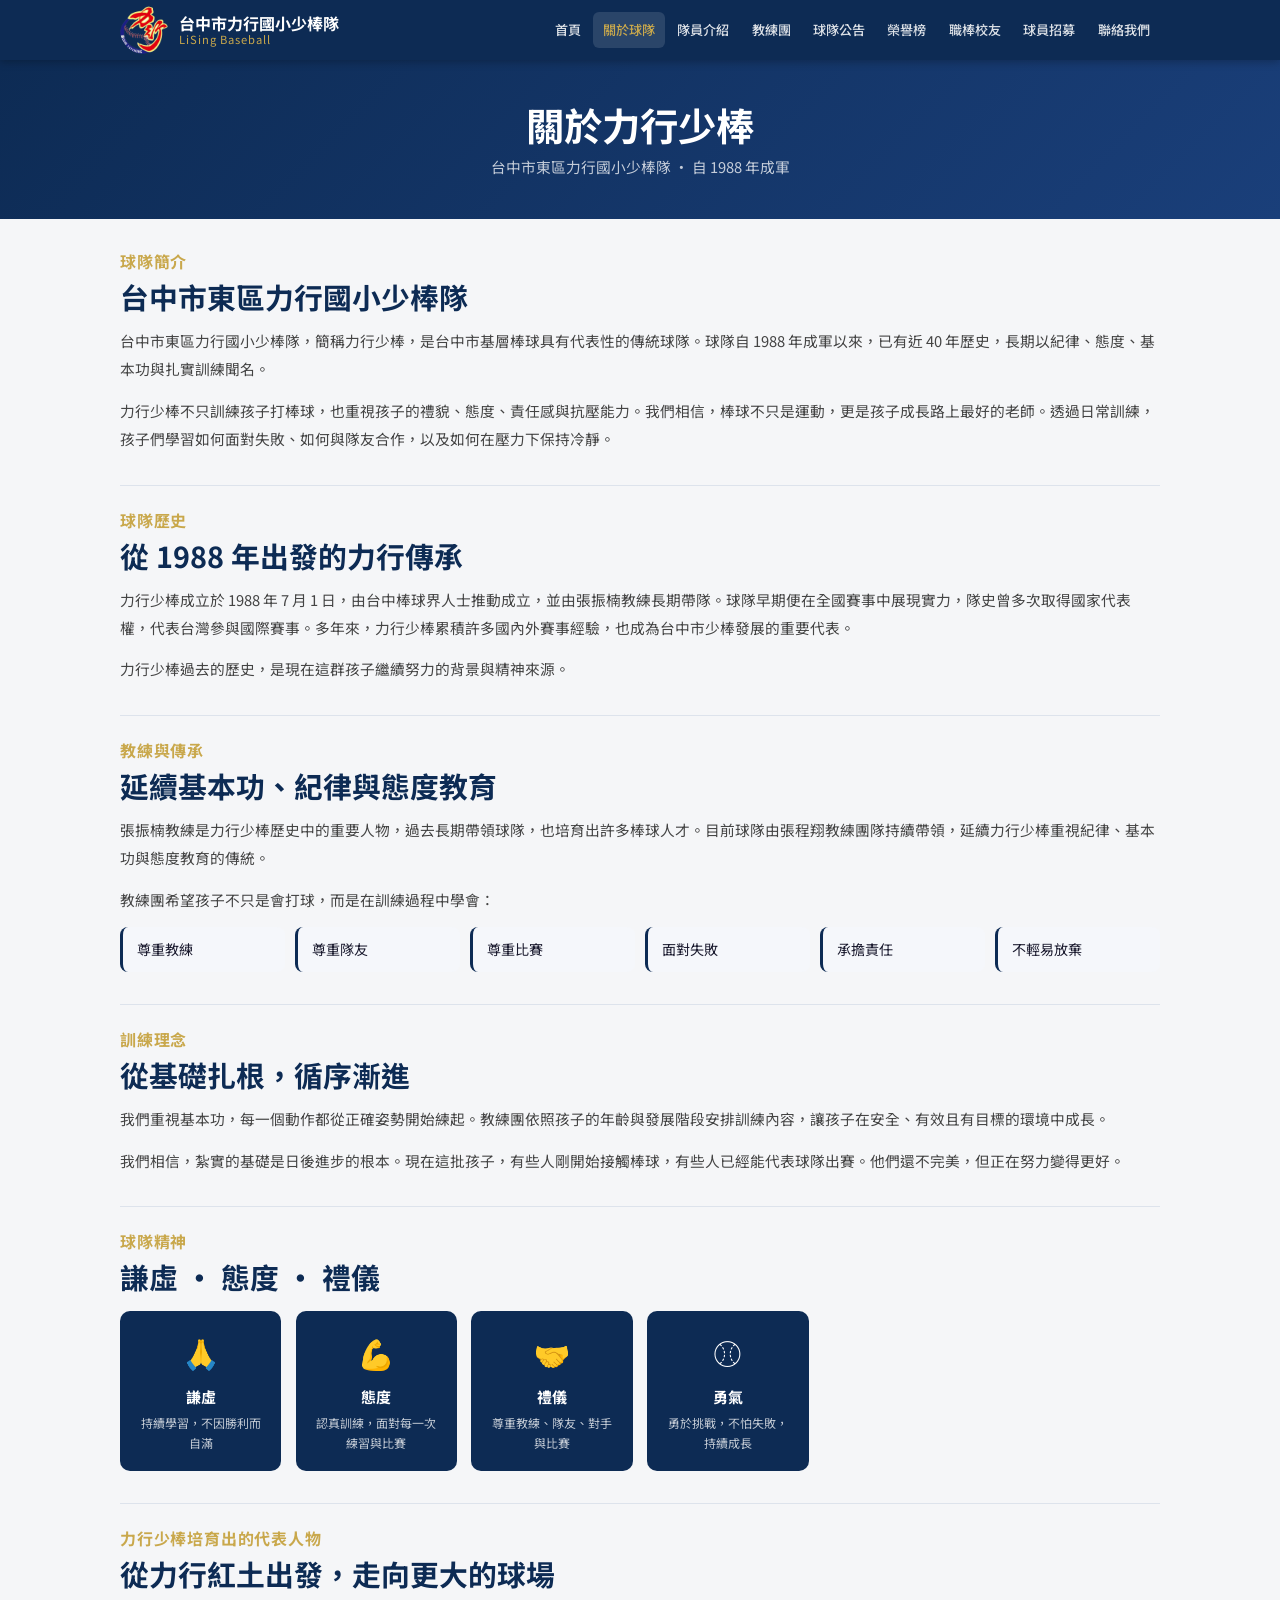
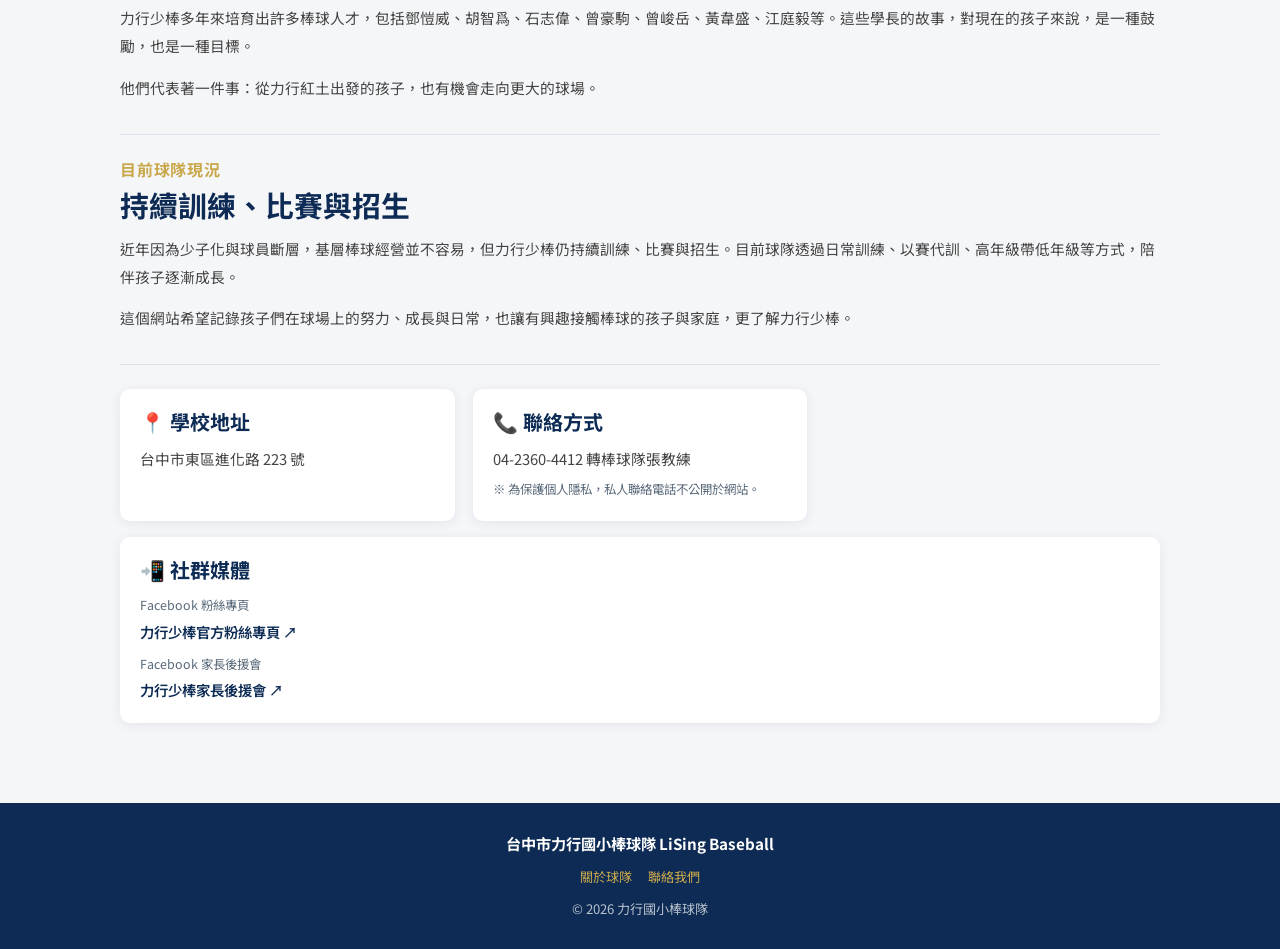
==== commit a4ca2118: "頁尾更新：年份改為2026，移除GitHub Pages說明" ====
--- a/about.html
+++ b/about.html
@@ -165,7 +165,7 @@
 <footer>
   <div class="footer-name">台中市力行國小棒球隊 LiSing Baseball</div>
   <div class="footer-links"><a href="about.html">關於球隊</a><a href="contact.html">聯絡我們</a></div>
-  <div>© 2025 力行國小棒球隊．網站採 GitHub Pages 免費架設</div>
+  <div>© 2026 力行國小棒球隊</div>
 </footer>
 <script src="js/config.js"></script>
 <script src="js/main.js"></script>
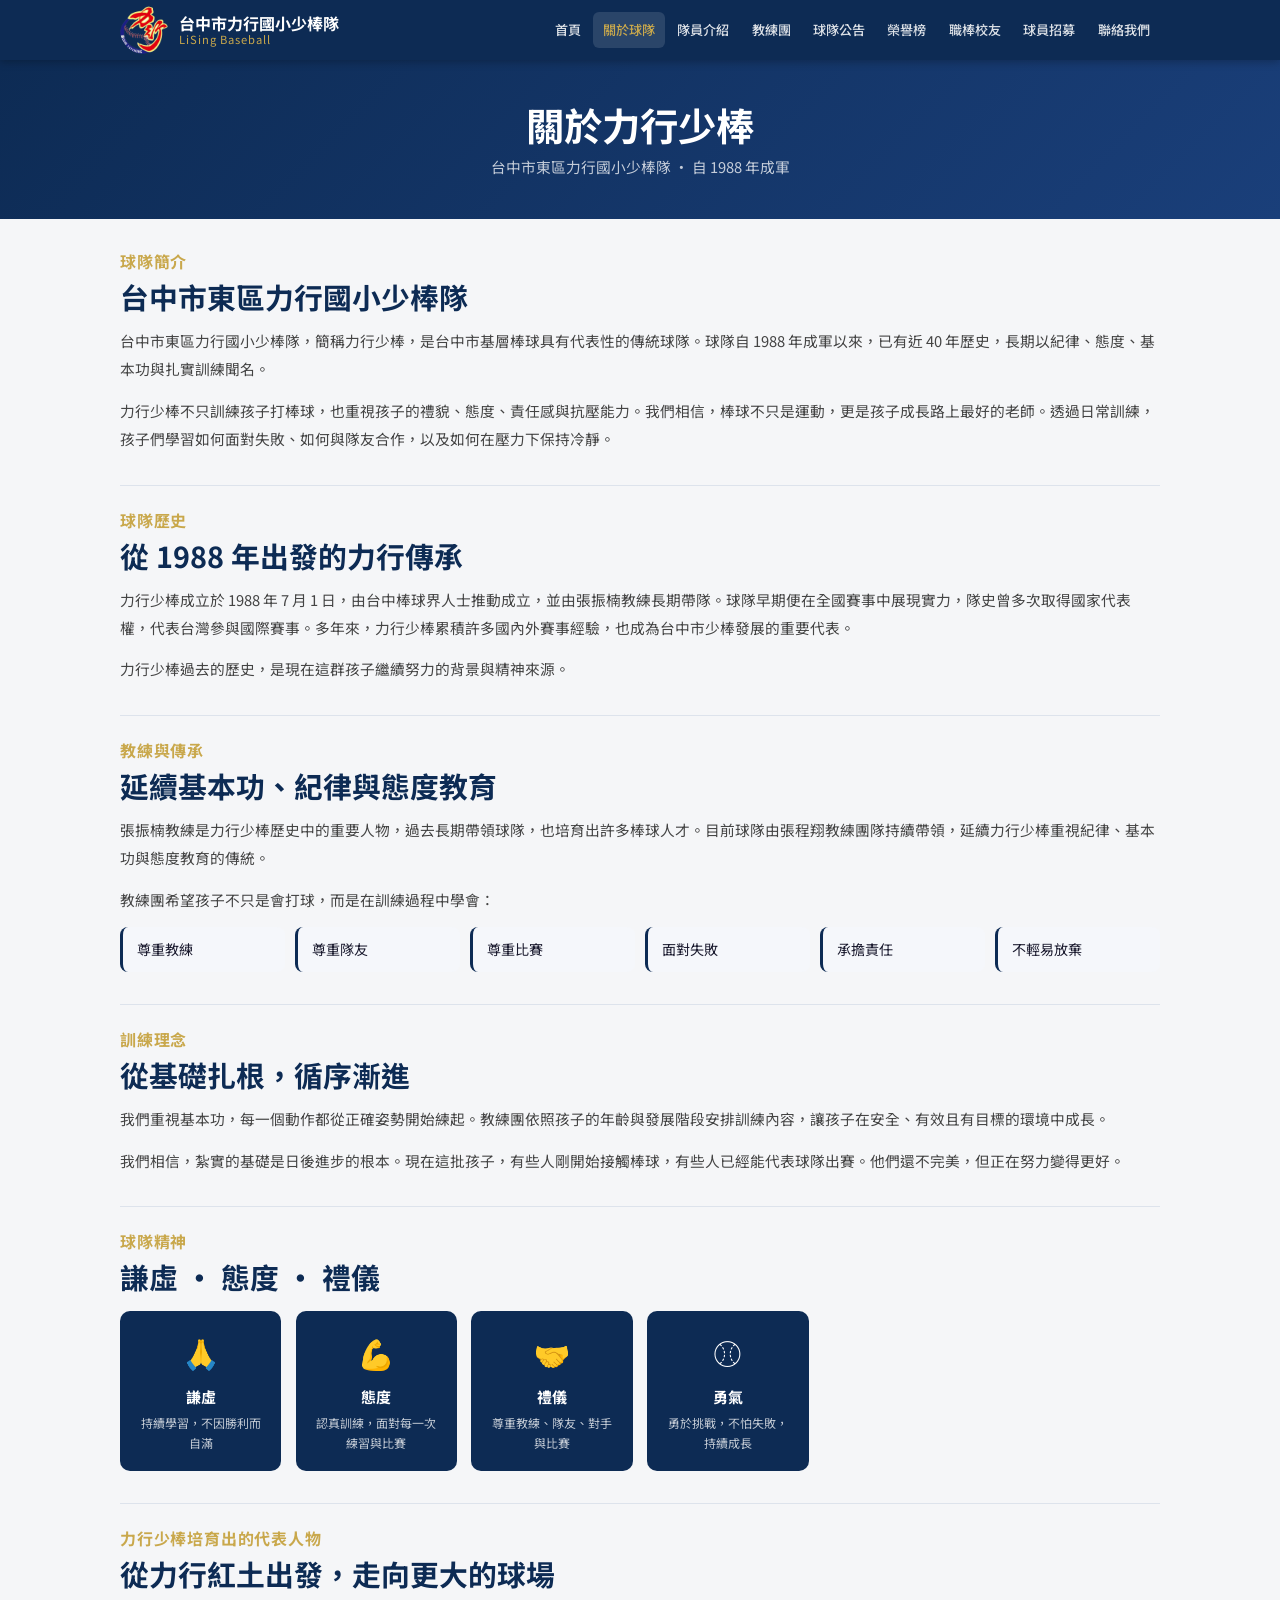
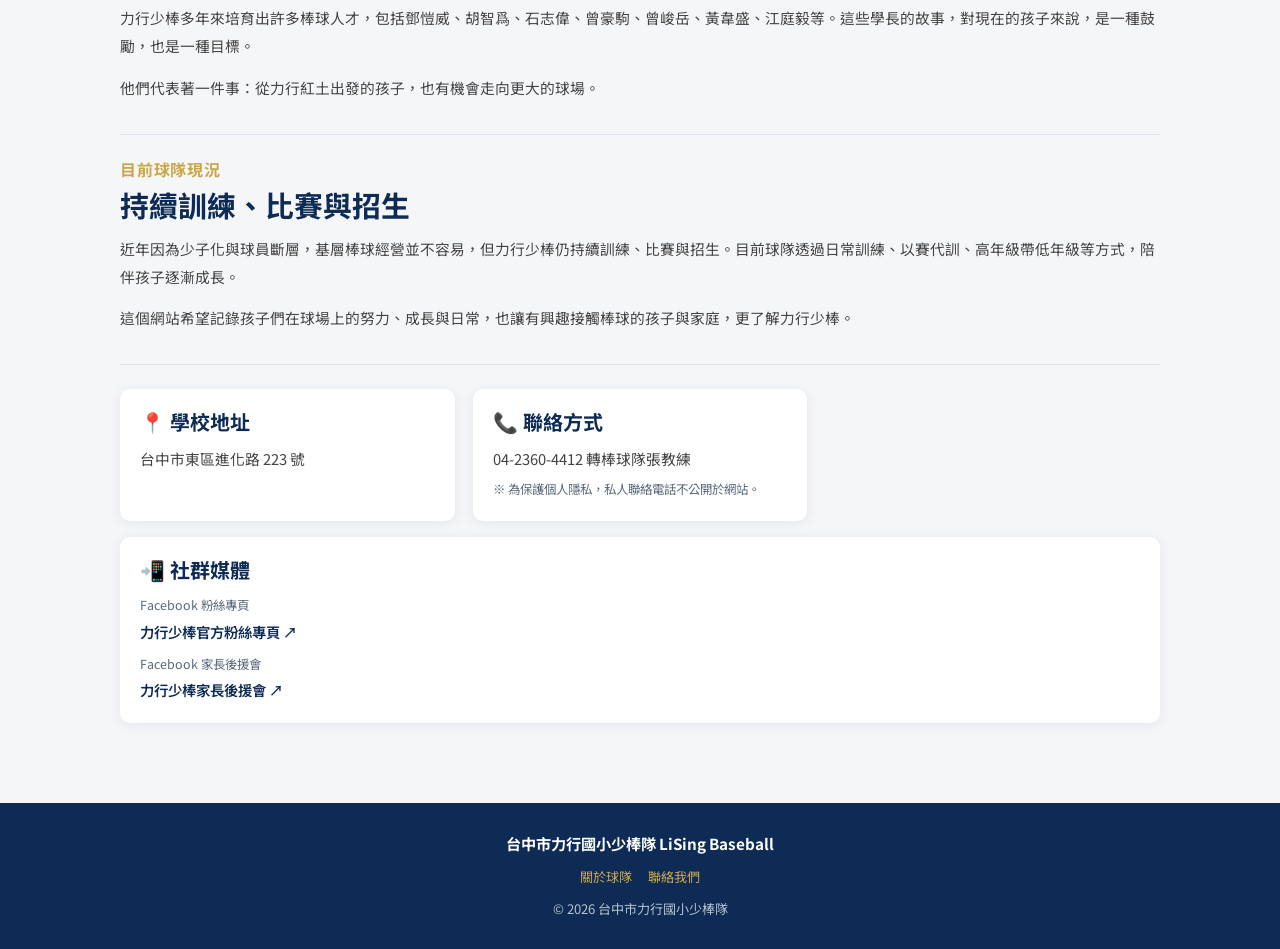
==== commit caab8cd4: "全站名稱統一改為台中市力行國小少棒隊" ====
--- a/about.html
+++ b/about.html
@@ -163,9 +163,9 @@
 </main>
 
 <footer>
-  <div class="footer-name">台中市力行國小棒球隊 LiSing Baseball</div>
+  <div class="footer-name">台中市力行國小少棒隊 LiSing Baseball</div>
   <div class="footer-links"><a href="about.html">關於球隊</a><a href="contact.html">聯絡我們</a></div>
-  <div>© 2026 力行國小棒球隊</div>
+  <div>© 2026 台中市力行國小少棒隊</div>
 </footer>
 <script src="js/config.js"></script>
 <script src="js/main.js"></script>
--- a/css/style.css
+++ b/css/style.css
@@ -1,5 +1,5 @@
 /* =============================================
-   台中市力行國小棒球隊 - LiSing Baseball
+   台中市力行國小少棒隊 - LiSing Baseball
    Style: Clean, Official, Mobile-First
    ============================================= */
 
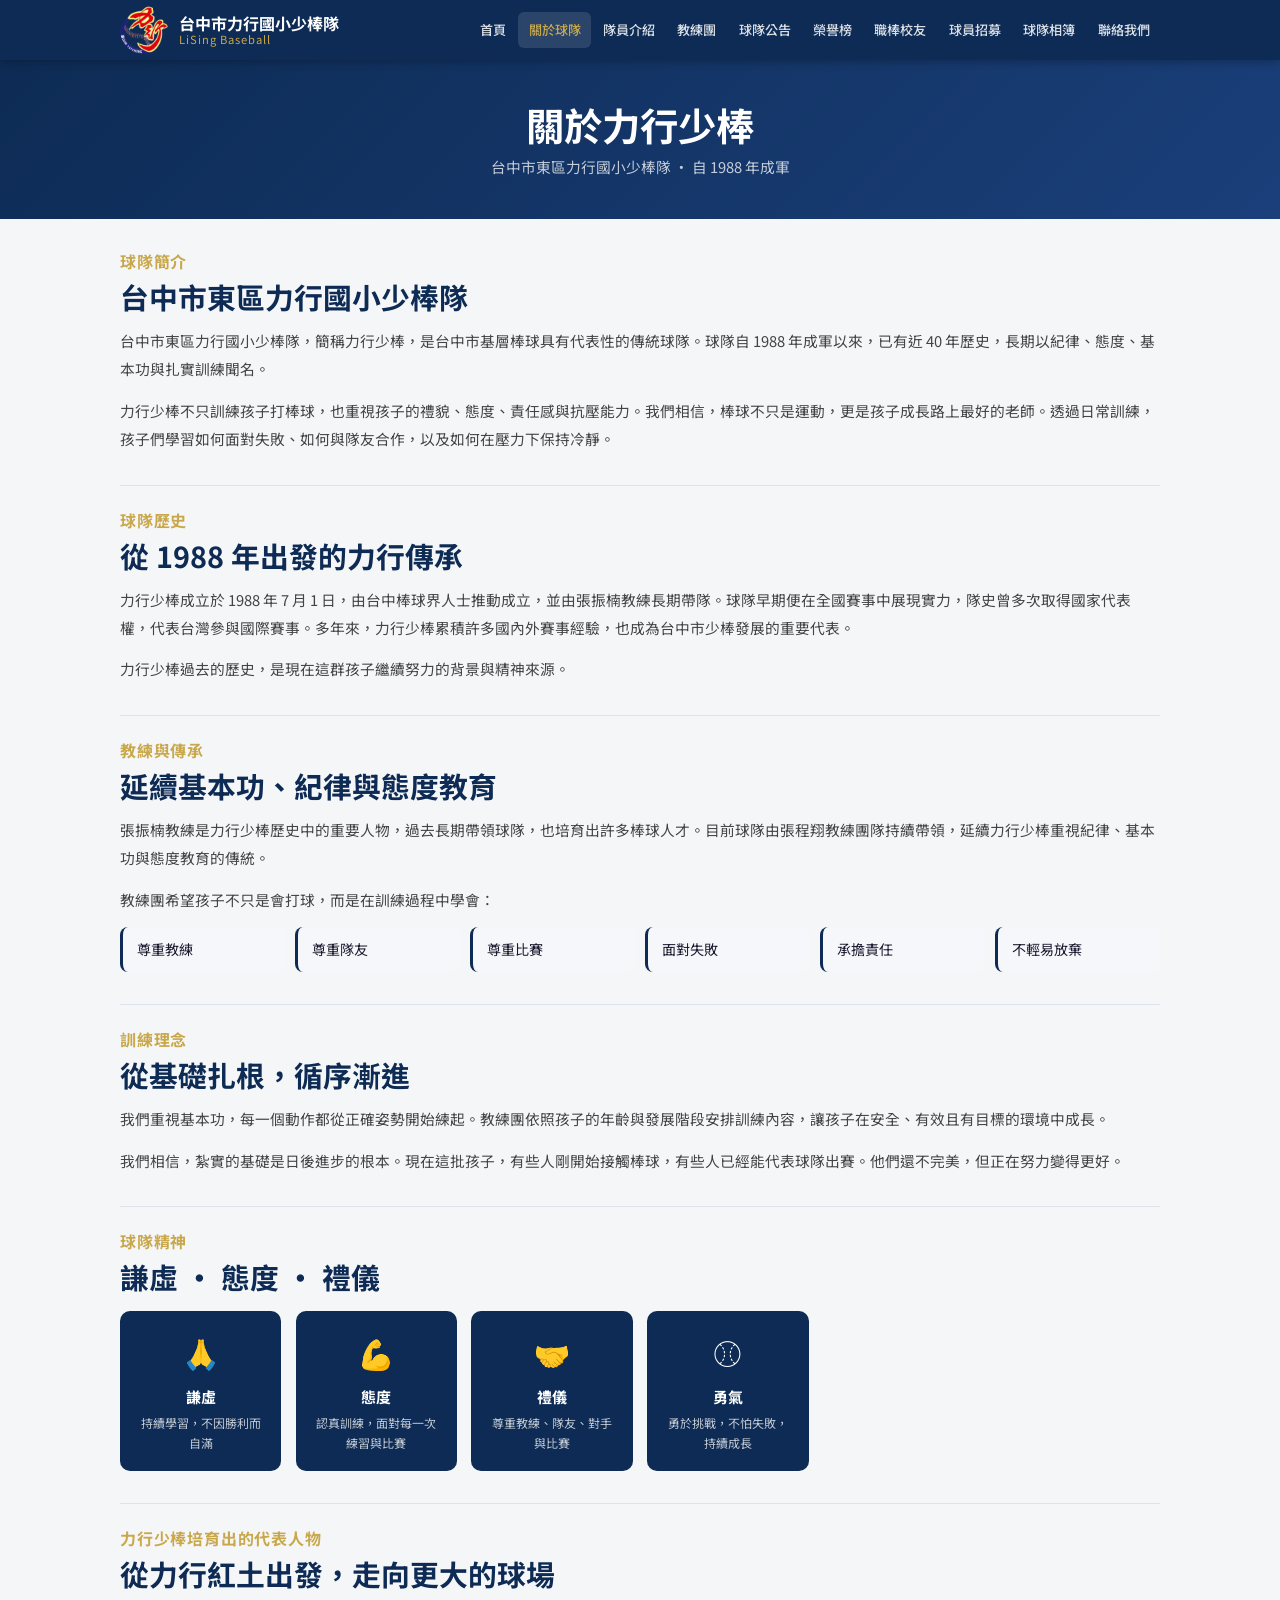
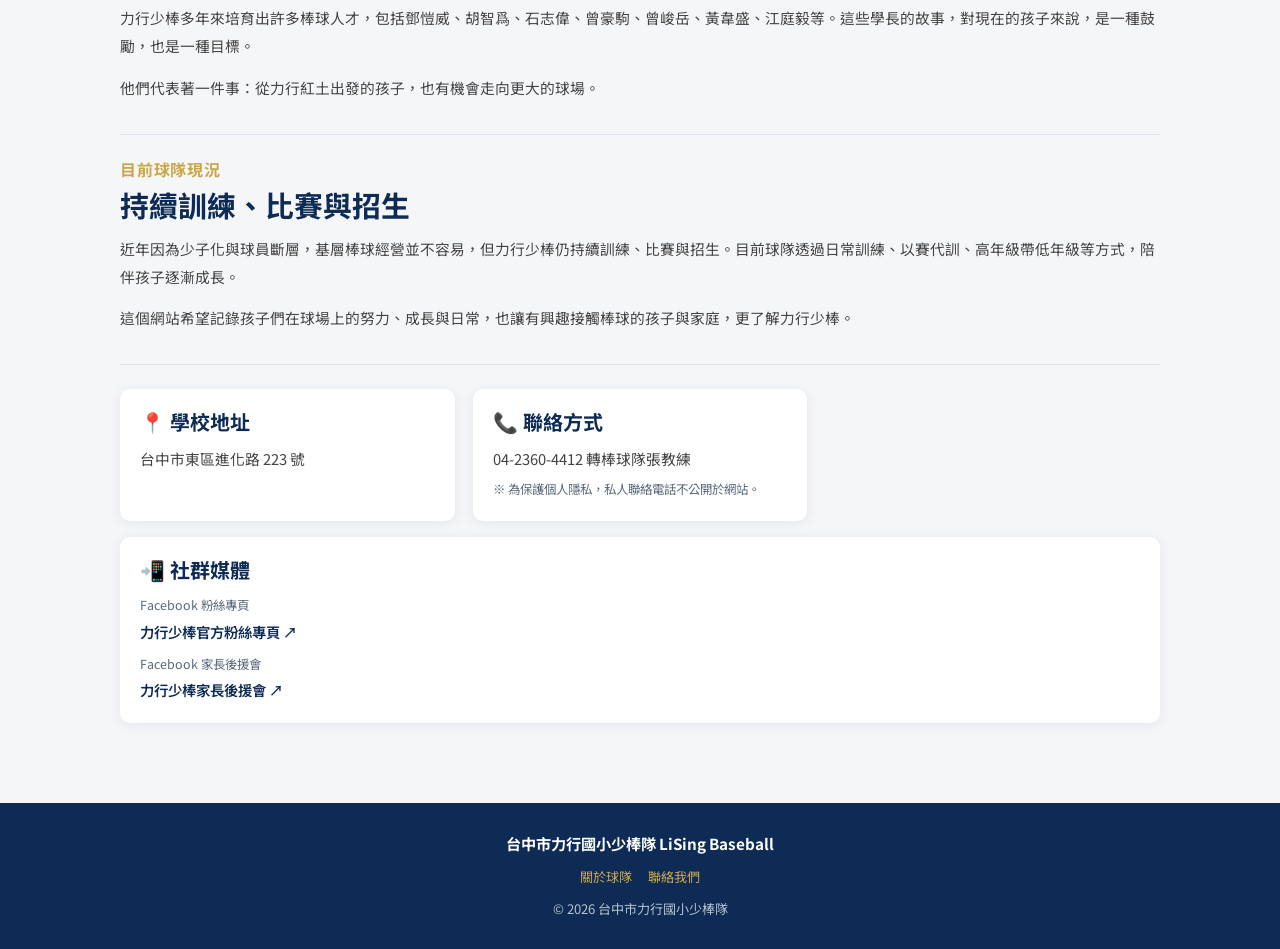
==== commit 35adde7c: "新增球隊相簿頁面 albums.html" ====
--- a/about.html
+++ b/about.html
@@ -16,14 +16,16 @@
     <nav>
       <a href="index.html">首頁</a><a href="about.html">關於球隊</a><a href="players.html">隊員介紹</a>
       <a href="coaches.html">教練團</a><a href="news.html">球隊公告</a>
-      <a href="honors.html">榮譽榜</a><a href="alumni.html">職棒校友</a><a href="recruit.html">球員招募</a><a href="contact.html">聯絡我們</a>
+      <a href="honors.html">榮譽榜</a><a href="alumni.html">職棒校友</a>
+      <a href="recruit.html">球員招募</a><a href="albums.html">球隊相簿</a><a href="contact.html">聯絡我們</a>
     </nav>
     <button class="hamburger" id="hamburger"><span></span><span></span><span></span></button>
   </div>
   <nav class="mobile-nav" id="mobile-nav">
     <a href="index.html">首頁</a><a href="about.html">關於球隊</a><a href="players.html">隊員介紹</a>
     <a href="coaches.html">教練團</a><a href="news.html">球隊公告</a>
-    <a href="honors.html">榮譽榜</a><a href="alumni.html">職棒校友</a><a href="recruit.html">球員招募</a><a href="contact.html">聯絡我們</a>
+    <a href="honors.html">榮譽榜</a><a href="alumni.html">職棒校友</a>
+    <a href="recruit.html">球員招募</a><a href="albums.html">球隊相簿</a><a href="contact.html">聯絡我們</a>
   </nav>
 </header>
 
--- a/css/style.css
+++ b/css/style.css
@@ -390,3 +390,60 @@
 .form-embed { max-width: 900px; margin: 24px auto 0; border-radius: 16px; overflow: hidden; background: #f8fafc; border: 1px solid #e5e7eb; }
 .form-embed iframe { width: 100%; min-height: 1788px; border: 0; display: block; }
 @media (max-width: 768px) { .form-embed { border-radius: 12px; margin-top: 20px; } }
+
+/* ---- NEWS HOME TWO-COLUMN ---- */
+.news-home-grid { display: grid; grid-template-columns: repeat(2, minmax(0, 1fr)); gap: 24px; }
+.news-home-column { background: #ffffff; border-radius: 16px; padding: 24px; box-shadow: 0 10px 24px rgba(15,23,42,0.08); }
+.news-home-column h3 { color: #0d2b54; font-size: 1rem; margin-bottom: 16px; padding-bottom: 10px; border-bottom: 2px solid var(--border); }
+@media (max-width: 768px) { .news-home-grid { grid-template-columns: 1fr; } }
+/* ---- CALENDAR CARD ---- */
+.calendar-card { overflow: hidden; }
+.calendar-card iframe { width: 100%; min-height: 600px; border: 0; display: block; }
+@media (max-width: 768px) { .calendar-card iframe { min-height: 520px; } }
+
+/* ---- ALBUMS PAGE ---- */
+.albums-grid {
+  display: grid;
+  grid-template-columns: repeat(3, minmax(0, 1fr));
+  gap: 24px;
+}
+.album-card {
+  background: #ffffff;
+  border-radius: 16px;
+  overflow: hidden;
+  box-shadow: 0 10px 24px rgba(15,23,42,0.08);
+  border: 1px solid #e5e7eb;
+  transition: box-shadow var(--transition), transform var(--transition);
+}
+.album-card:hover { box-shadow: 0 16px 32px rgba(15,23,42,0.14); transform: translateY(-2px); }
+.album-cover {
+  width: 100%;
+  aspect-ratio: 16 / 9;
+  object-fit: cover;
+  background: #eef2f7;
+  display: block;
+}
+.album-cover-placeholder {
+  display: flex;
+  align-items: center;
+  justify-content: center;
+  background: #eef2f7;
+}
+.album-card-body { padding: 20px; }
+.album-date { color: #64748b; font-size: 0.82rem; margin-bottom: 6px; }
+.album-title { color: var(--navy); font-size: 1.05rem; font-weight: 700; margin-bottom: 8px; line-height: 1.4; }
+.album-description { color: #475569; font-size: 0.88rem; line-height: 1.7; margin-bottom: 14px; }
+.album-button {
+  display: inline-block;
+  background: var(--navy);
+  color: #ffffff;
+  padding: 8px 18px;
+  border-radius: 999px;
+  text-decoration: none;
+  font-weight: 600;
+  font-size: 0.85rem;
+  transition: background var(--transition);
+}
+.album-button:hover { background: var(--navy-light); color: white; }
+@media (max-width: 1024px) { .albums-grid { grid-template-columns: repeat(2, minmax(0, 1fr)); } }
+@media (max-width: 640px)  { .albums-grid { grid-template-columns: 1fr; } }
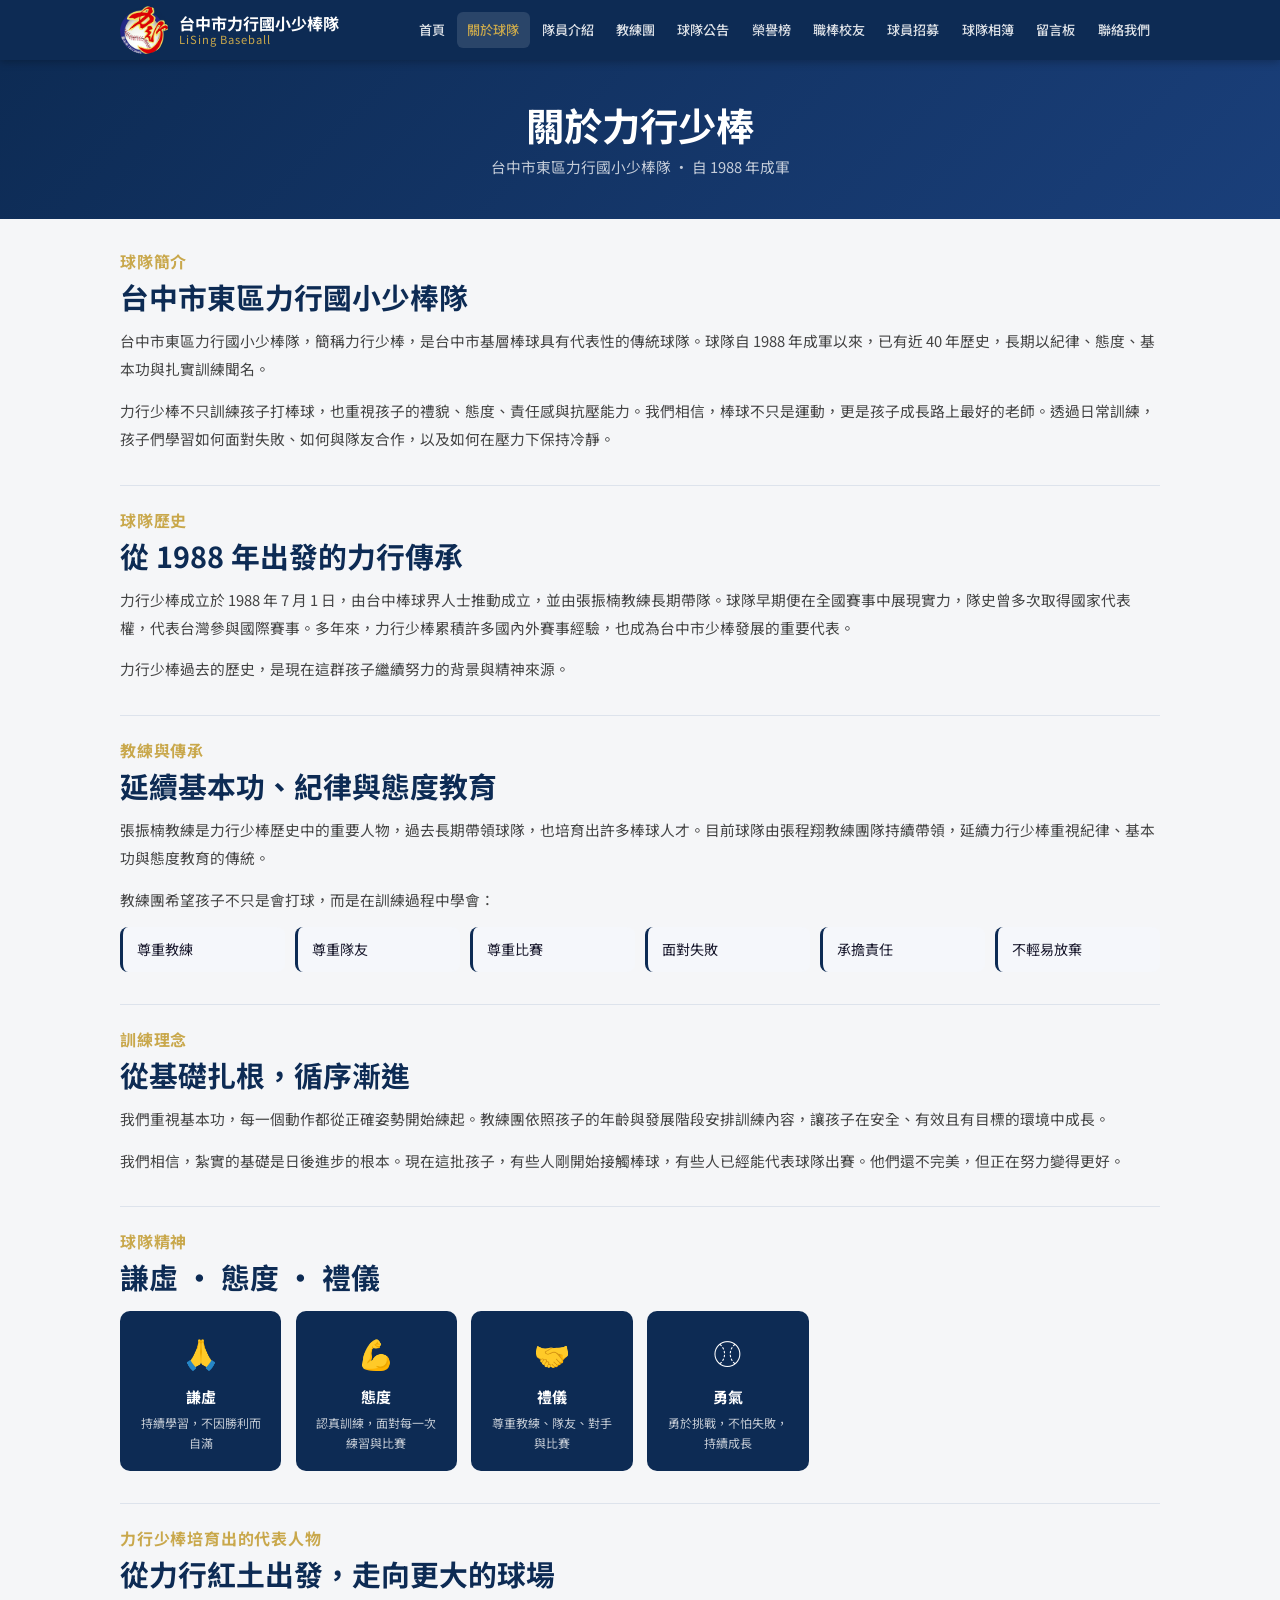
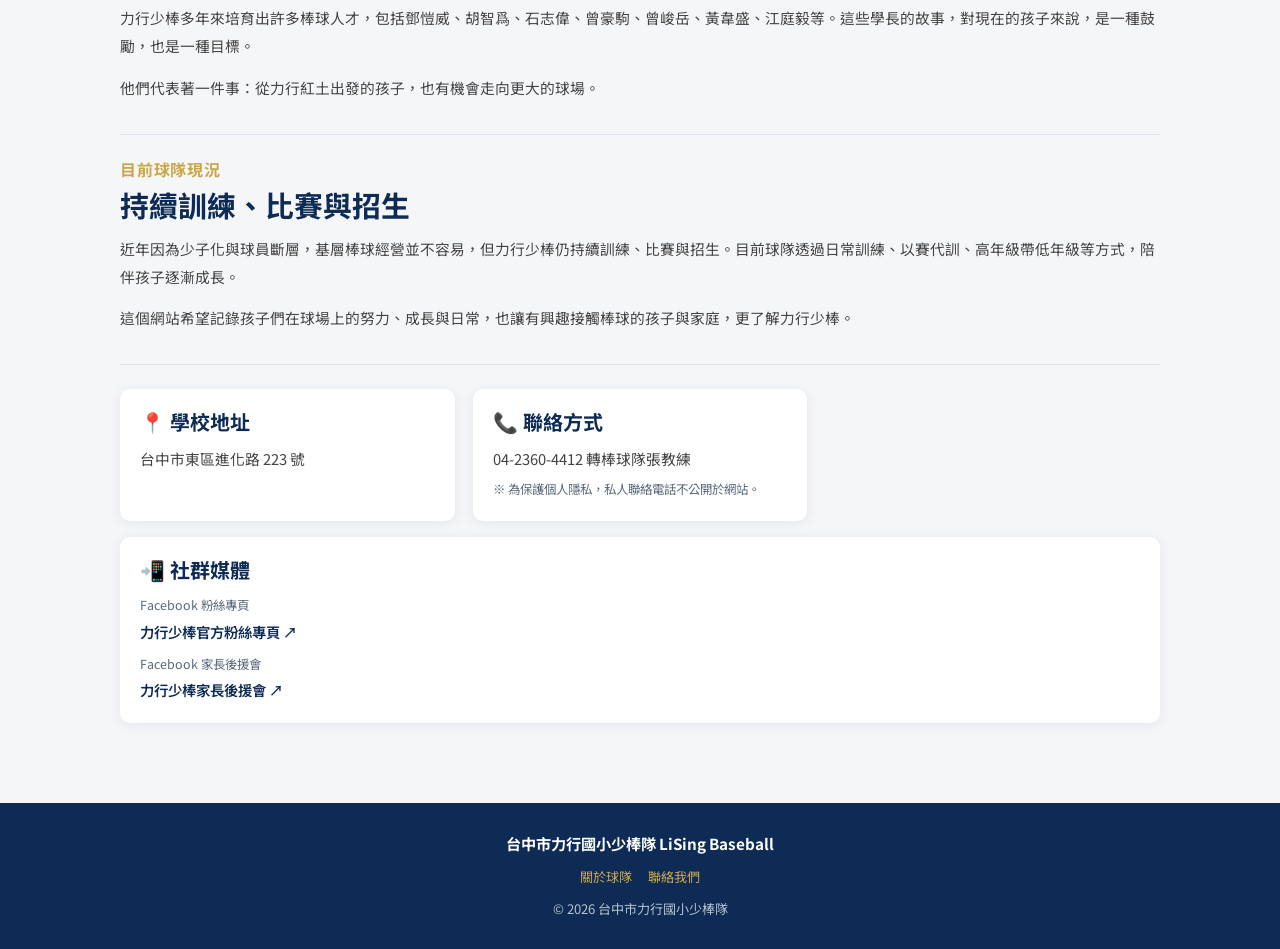
==== commit 2063486c: "新增留言板頁面與導覽連結" ====
--- a/about.html
+++ b/about.html
@@ -17,7 +17,7 @@
       <a href="index.html">首頁</a><a href="about.html">關於球隊</a><a href="players.html">隊員介紹</a>
       <a href="coaches.html">教練團</a><a href="news.html">球隊公告</a>
       <a href="honors.html">榮譽榜</a><a href="alumni.html">職棒校友</a>
-      <a href="recruit.html">球員招募</a><a href="albums.html">球隊相簿</a><a href="contact.html">聯絡我們</a>
+      <a href="recruit.html">球員招募</a><a href="albums.html">球隊相簿</a><a href="guestbook.html">留言板</a><a href="contact.html">聯絡我們</a>
     </nav>
     <button class="hamburger" id="hamburger"><span></span><span></span><span></span></button>
   </div>
@@ -25,7 +25,7 @@
     <a href="index.html">首頁</a><a href="about.html">關於球隊</a><a href="players.html">隊員介紹</a>
     <a href="coaches.html">教練團</a><a href="news.html">球隊公告</a>
     <a href="honors.html">榮譽榜</a><a href="alumni.html">職棒校友</a>
-    <a href="recruit.html">球員招募</a><a href="albums.html">球隊相簿</a><a href="contact.html">聯絡我們</a>
+    <a href="recruit.html">球員招募</a><a href="albums.html">球隊相簿</a><a href="guestbook.html">留言板</a><a href="contact.html">聯絡我們</a>
   </nav>
 </header>
 
